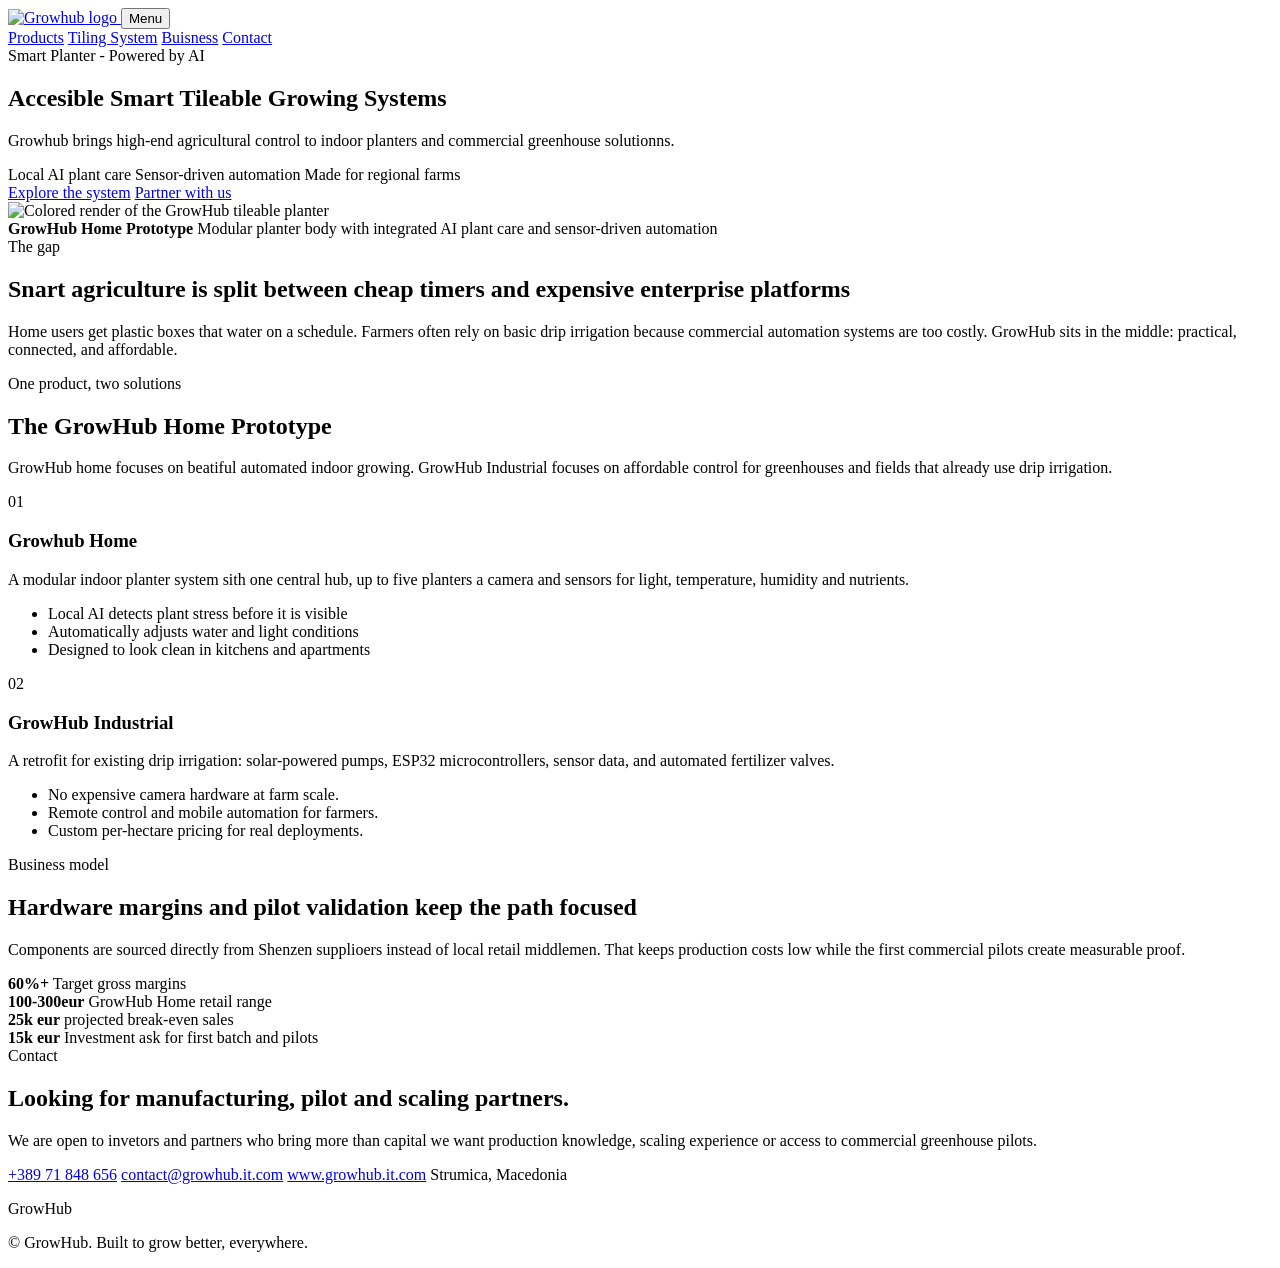
==== Firmware/website/index.html @ f727f451 "wrote the start for the website in index.html" ====
<!DOCTYPE html>
<html lang="en">
    <head>
        <meta charset="UTF-8" />
        <meta name="viewport" content="width=device-width, initial-scale=1.0" />
        <meta 
            name="description"
            content="Growhub builds accesible smart tileable growing systems for indoor planters and commercial greenhouse solutions"
        />

        <title>Growhub | Smart Tileable Growing Systems</title>
        <link rel="icon" href="assets/img/favicon.svg" type="image/svg+xml" />
        <link rel="stylesheet" href="assets/css/styles.css" />
    </head>
    <body>
        <header class="site-header">
            <div class="container header-inner">
                <a class="brand focus-strip" href="index.html" aria-label="GrowHub home">
                    <img src="assets/img/growhub.svg" alt="Growhub logo" />
                </a>
                <button class="nav-toggle" dagta-nav-toggle aria-expanded="false" aria-label="Toggle menu">Menu</button>
                <nav class="nav-menu" data-nav-menu aria-label="Primary">
                    <a class="nav-link" href="#products">Products</a>
                    <a class="nav-link" href="#tiling-system">Tiling System</a>
                    <a class="nav-link" href="#buisness">Buisness</a>
                    <a class="nav-link navcta" href="#contact">Contact</a>
                </nav>
            </div>
        </header>

        <main>
            <section class="hero">
                <div class="container hero-grid">
                    <div class="hero-copy">
                        <span class="kicker">Smart Planter - Powered by AI</span>
                        <h1>Accesible Smart Tileable Growing Systems</h1>
                        <p>
                            Growhub brings high-end agricultural control to indoor planters and commercial greenhouse solutionns.
                        </p>
                        <div class="eyebrow-row" aria-label="GrowHub highlights">
                            <spam class="pill">Local AI plant care</spam>
                            <spam class="pill">Sensor-driven automation</spam>
                            <spam class="pill">Made for regional farms</spam>
                        </div>
                        <div class="button-group">
                            <a class="btn btn-primary" href="#products">Explore the system</a>
                            <a class="btn btn-secondary" href="#contact">Partner with us</a>
                        </div>
                    </div>
                    <aside class="product-visual" aria-label="GrowHub tileable planter render">
                        <img src="assets/img/growhub-planter-render.png" alt="Colored render of the GrowHub tileable planter" />
                        <div class="visual-note">
                            <strong>GrowHub Home Prototype</strong>
                            <span>Modular planter body with integrated AI plant care and sensor-driven automation</span>
                        </div>
                    </aside>
                </div>
            </section>

            <section class="section compact-section">
                <div class="container">
                    <div class="problem-card">
                        <span class="kicker">The gap</span>
                        <h2>Snart agriculture is split between cheap timers and expensive enterprise platforms</h2>
                        <p>
                            Home users get plastic boxes that water on a schedule. Farmers often rely on basic drip irrigation because
                            commercial automation systems are too costly. GrowHub sits in the middle: practical, connected, and affordable.
                        </p>
                    </div>
                </div>
            </section>

            <section class="section" id="products">
                <div class="container">
                    <span class="kicker">One product, two solutions</span>
                    <h2 class="section-title">The GrowHub Home Prototype</h2>
                    <p class="section-lead">
                        GrowHub home focuses on beatiful automated indoor growing. GrowHub Industrial focuses on affordable
                        control for greenhouses and fields that already use drip irrigation.
                    </p>
                    <div class="product-grid">
                        <article class="product-card" id="home-system">
                            <span class="product-index">01</span>
                            <h3>Growhub Home</h3>
                            <p>
                                A modular indoor planter system sith one central hub, up to five planters a camera and sensors for light, temperature, humidity and nutrients.
                            </p>
                            <ul class="feature-list">
                                <li>Local AI detects plant stress before it is visible</li>
                                <li>Automatically adjusts water and light conditions</li>
                                <li>Designed to look clean in kitchens and apartments</li>
                            </ul>
                        </article>
                        <article class="product-card dark-card" id="industrial">
                            <span class="product-index">02</span>
                            <h3>GrowHub Industrial</h3>
                            <p>
                                A retrofit for existing drip irrigation: solar-powered pumps, ESP32 microcontrollers, sensor data, and automated fertilizer valves.
                            </p>
                            <ul class="feature-list">
                                <li>No expensive camera hardware at farm scale.</li>
                                <li>Remote control and mobile automation for farmers.</li>
                                <li>Custom per-hectare pricing for real deployments.</li>
                            </ul>
                        </article>
                    </div>
                </div>
            </section>

            <section class="section quiet-section" id="business">
                <div class="container business-grid">
                    <div>
                        <span class="kicker">Business model</span>
                        <h2 class="section-title">Hardware margins and pilot validation keep the path focused</h2>
                        <p class="section-lead">
                            Components are sourced directly from Shenzen supplioers instead of local retail middlemen. That keeps production costs low
                            while the first commercial pilots create measurable proof.
                        </p>
                    </div>
                    <div class="metric-grid">
                        <article class="metric-card">
                            <strong>60%+</strong>
                            <span>Target gross margins</span>
                        </article>
                        <article class="metric-card">
                            <strong>100-300eur</strong>
                            <span>GrowHub Home retail range</span>
                        </article>
                        <article class="metric-card">
                            <strong>25k eur</strong>
                            <span>projected break-even sales</span>
                        </article>
                        <article class="metric-card">
                            <strong>15k eur</strong>
                            <span>Investment ask for first batch and pilots</span>
                        </article>
                    </div>
                </div>
            </section>

            <section class="section" id="contact">
                <div class="container">
                    <div>
                        <span class="kicker">Contact</span>
                        <h2 class="section-title">Looking for manufacturing, pilot and scaling partners.</h2>
                        <p class="section-lead">
                            We are open to invetors and partners who bring more than capital we want production knowledge, scaling experience or access to commercial
                            greenhouse pilots.
                        </p>
                        <div class="contact-list">
                            <a href="tel:+38971848656">+389 71 848 656</a>
                            <a href="mailto:contact@growhub.it.com">contact@growhub.it.com</a>
                            <a href="https://ww.growhub.it.com">www.growhub.it.com</a>
                            <span>Strumica, Macedonia</span>
                        </div>
                    </div>
                </div>
            </section>
        </main>

        <footer class="site-footer">
            <div class="container footer-inner">
                <p>GrowHub</p>
                <p>&copy; <span data-year></span> GrowHub. Built to grow better, everywhere.</p>
            </div>
        </footer>

        <script src="assets/js/main.js"></script>
    </body>
</html>
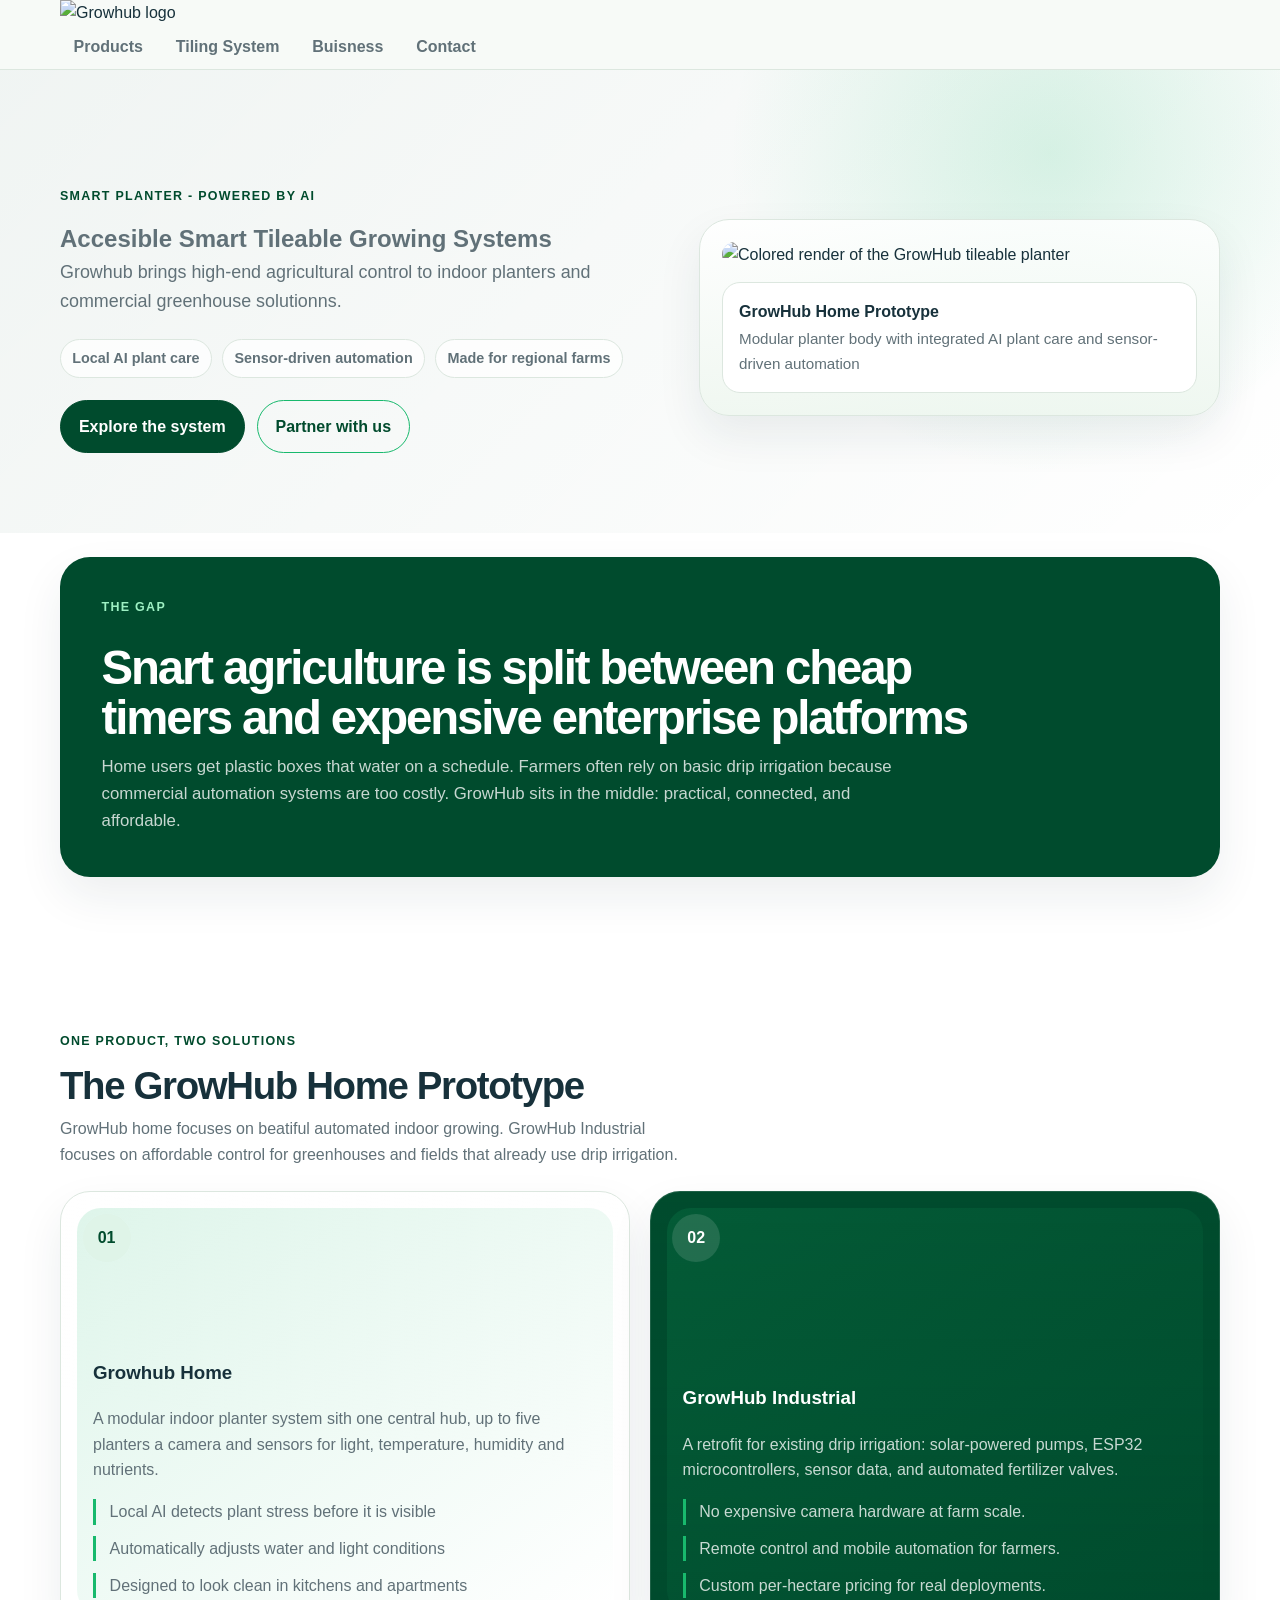
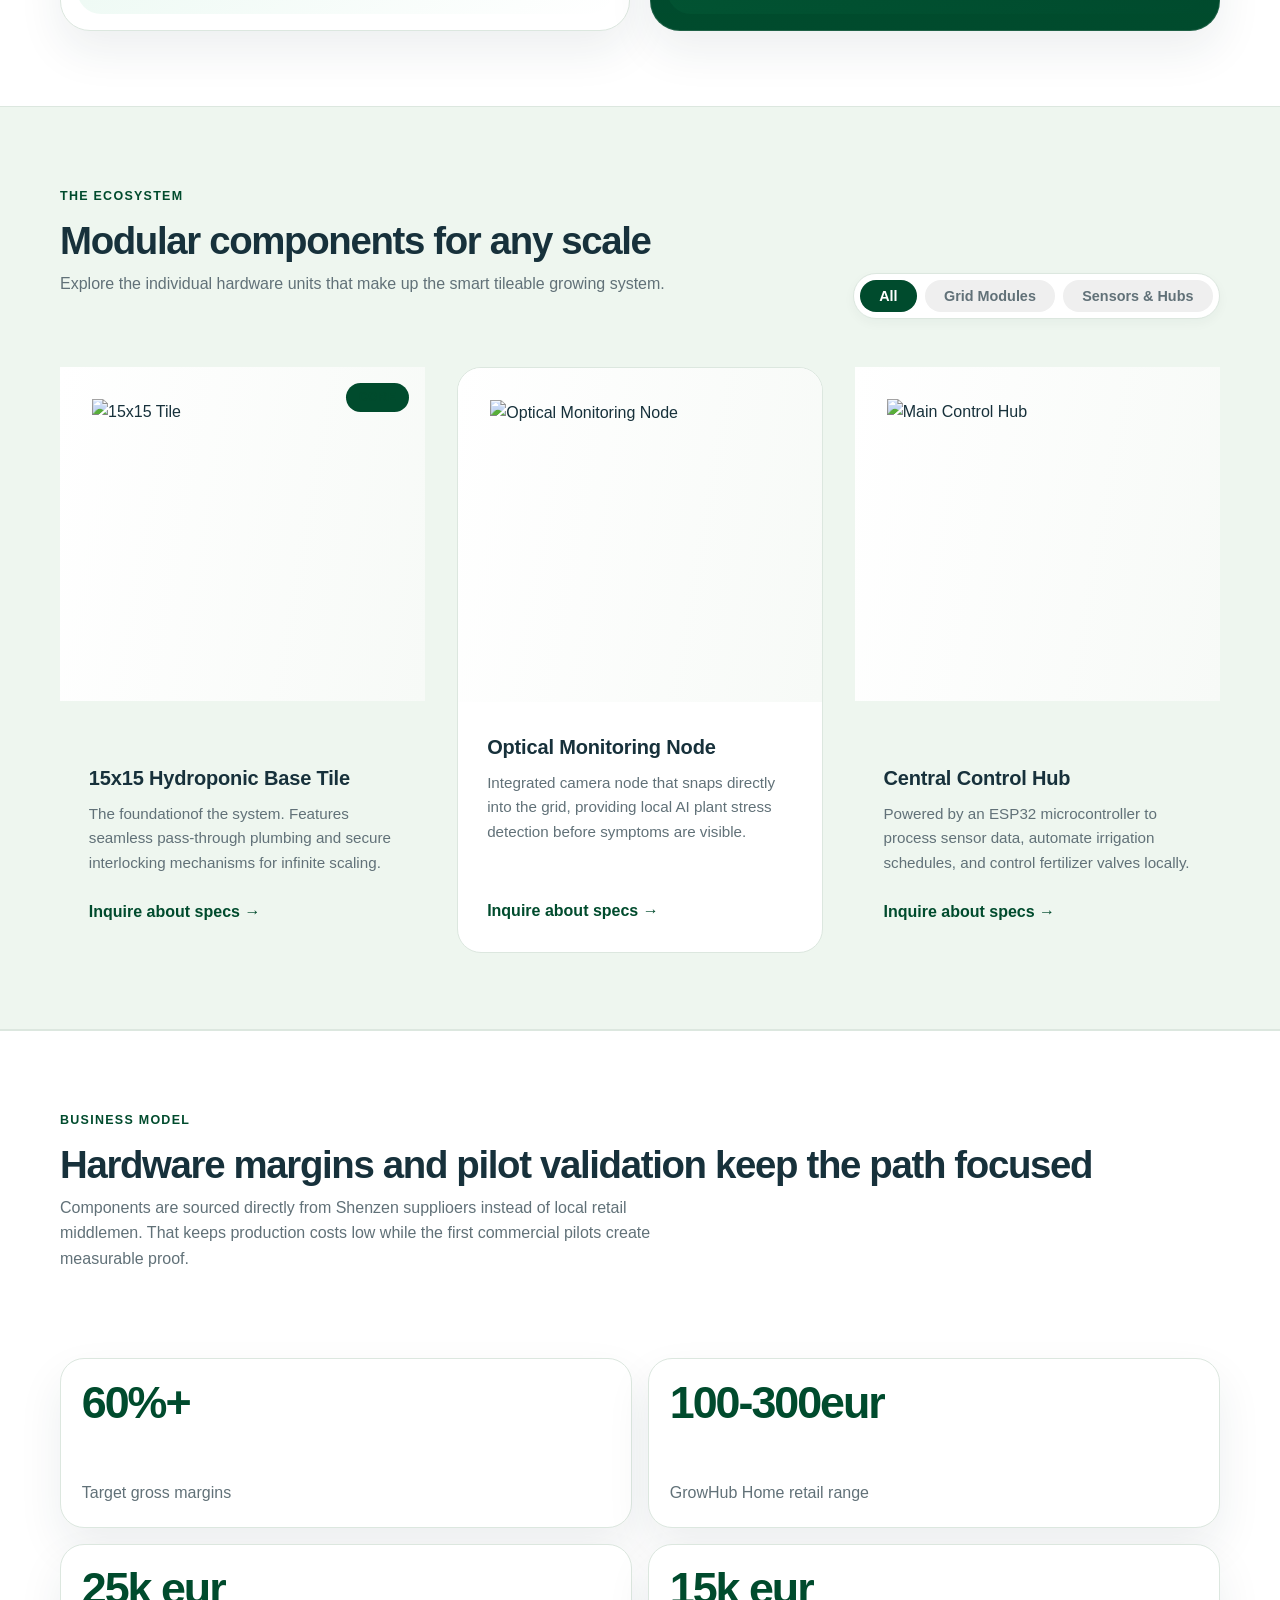
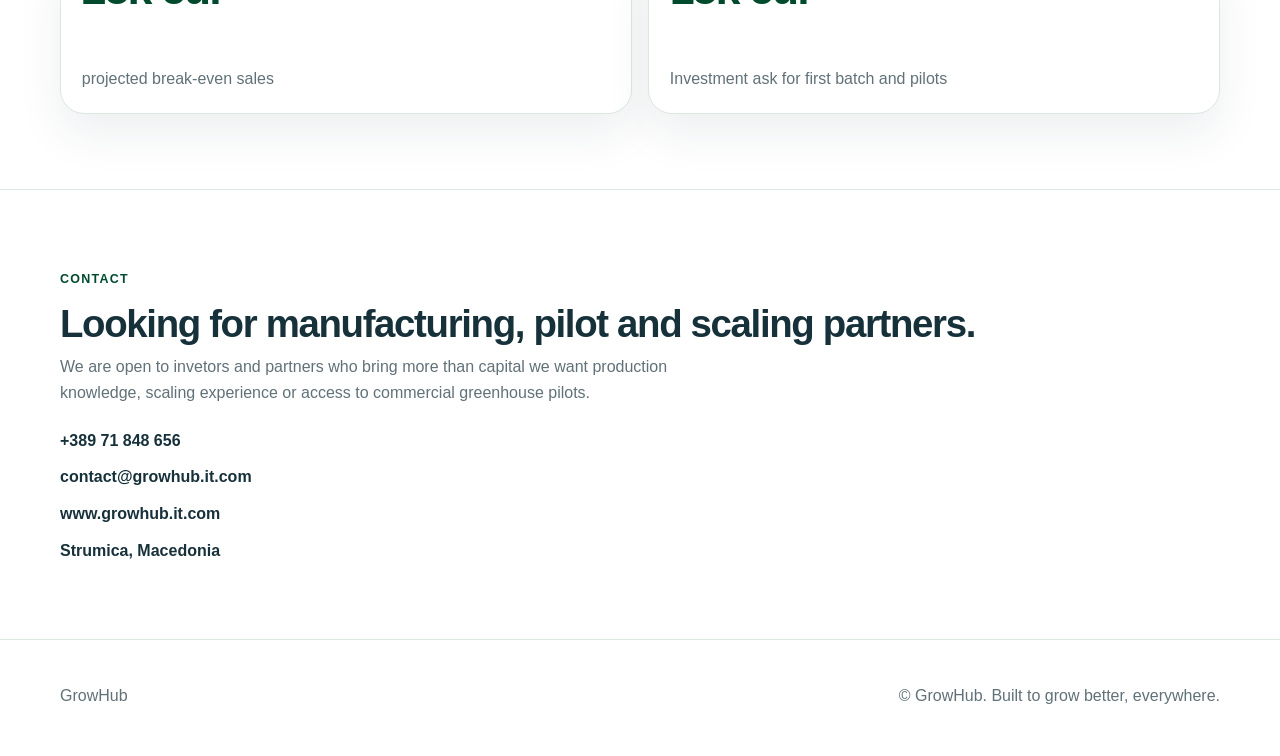
==== commit b03be9d4: "started working on a shop/product showcase part for the website" ====
--- a/Firmware/website/index.html
+++ b/Firmware/website/index.html
@@ -107,6 +107,60 @@
                 </div>
             </section>
 
+            <section class="section bg-soft" id="showcase">
+                <div class="container">
+                    <div class="showcase-header">
+                        <div>
+                            <span class="kicker">The Ecosystem</span>
+                            <h2 class="section-title">Modular components for any scale</h2>
+                            <p class="section-lead">Explore the individual hardware units that make up the smart tileable growing system.</p>
+                        </div>
+
+                        <div class="showcase-filters" id="showcase-filters">
+                            <button class="filter-btn active" data-filter="all">All</button>
+                            <button class="filter-btn" data-filter="modules">Grid Modules</button>
+                            <button class="filter-btn" data-filter="tech">Sensors & Hubs</button>
+                        </div>
+                    </div>
+
+                    <div class="showcase-grid" id="showcase-grid">
+                        <article class="showcase-grid" data-category="modules">
+                            <div class="card-img-wrap">
+                                <img src="assets/img/" alt="15x15 Tile">
+                                <span class="card-badge">Core</span>
+                            </div>
+                            <div class="card-info">
+                                <h3>15x15 Hydroponic Base Tile</h3>
+                                <p>The foundationof the system. Features seamless pass-through plumbing and secure interlocking mechanisms for infinite scaling.</p>
+                                <a href="#contact" class="text-link">Inquire about specs &rarr;</a>
+                            </div>
+                        </article>
+
+                        <article class="showcase-card" data-category="tech">
+                            <div class="card-img-wrap">
+                                <img src="assets/img" alt="Optical Monitoring Node">
+                            </div>
+                            <div class="card-info">
+                                <h3>Optical Monitoring Node</h3>
+                                <p>Integrated camera node that snaps directly into the grid, providing local AI plant stress detection before symptoms are visible.</p>
+                                <a href="#contact" class="text-link">Inquire about specs &rarr;</a>
+                            </div>
+                        </article>
+
+                        <article class="showcase-grid" data-category="tech">
+                            <div class="card-img-wrap">
+                                <img src="assets/img/" alt="Main Control Hub">
+                            </div>
+                            <div class="card-info">
+                                <h3>Central Control Hub</h3>
+                                <p>Powered by an ESP32 microcontroller to process sensor data, automate irrigation schedules, and control fertilizer valves locally.</p>
+                                <a href="#contact" class="text-link">Inquire about specs &rarr;</a>
+                            </div>
+                        </article>
+                    </div>
+                </div>
+            </section>
+
             <section class="section quiet-section" id="business">
                 <div class="container business-grid">
                     <div>
--- a/Firmware/website/assets/css/styles.css
+++ b/Firmware/website/assets/css/styles.css
@@ -0,0 +1,958 @@
+:root {
+    --bg: #f6f8f5;
+    --surface: #ffffff;
+    --surface-soft: #eef6ef;
+    --ink: #17313b;
+    --muted: #617178;
+    --green: #18b96d;
+    --green-dark: #004b2d;
+    --green-soft: #dff4e8;
+    --line: #dce7df;
+    --shadow: 0 20px 45px rgba(23, 49, 59, 0.08);
+    --radius: 22px;
+    --max-width: 1160px;
+}
+
+*,
+*::before,
+*::after {
+    box-sizing: border-box;
+}
+
+html {
+    scroll-behavior: smooth;
+}
+
+body {
+    margin: 0;
+    font-family: Inter, "Segoe UI", Roboto, Arial, sans-serif;
+    color: var(--ink);
+    background:
+        radial-gradient(circle at 8% 8%, rgba(24, 185, 109, 0.08), transparent 20rem),
+        linear-gradient(180deg, #fbfcfa, var(--gb));
+    line-height: 1.6;
+    overflow-x: hidden;
+}
+
+a {
+    color: inherit;
+    text-decoration: none;
+}
+
+img {
+    max-width: 100%;
+    display: block;
+}
+
+.container {
+    width: min(100% - 2rem, var(--max-width));
+    margin: 0 auto;
+}
+
+.site-header {
+    position: sticky;
+    top: 0;
+    z-index: 1000;
+    backdrop-filter: blur(14px);
+    background: rgba(247, 250, 247, 0.9);
+    border-bottom: 1px solid var(--line);
+}
+
+header-inner {
+    display: flex;
+    align-items: center;
+    justify-content: space-between;
+    gap: 1rem;
+    min-height: 72px;
+}
+
+.brand {
+    display: inline-flex;
+    align-items: center;
+    width: 168px;
+}
+
+.brand img {
+    width: 100%;
+    height: auto;
+}
+
+.nav-toggle {
+    border: 1px solid var(--line);
+    border-radius: 999px;
+    background: var(--surface);
+    padding: 0.5rem 0.8rem;
+    font-size: 0.95rem;
+    display: none;
+}
+
+.nav-menu {
+    display: flex;
+    align-items: center;
+    gap: 0.35rem;
+}
+
+.nav-link {
+    padding: 0.55rem 0.85rem;
+    border-radius: 999px;
+    color: var(--muted);
+    font-weight: 650;
+    font-size: 0.94;
+}
+
+.nav-link:hover,
+.nav-link:focus-visible {
+    color: var(--ink);
+    background: var(--surface);
+}
+
+.nav-link.active {
+    color: var(--surface);
+    background: var(--green-dark);
+}
+
+.hero {
+    padding: 7rem 0 5rem;
+    position: relative;
+    overflow: hidden;
+}
+
+.hero::before {
+    content: "";
+    position: absolute;
+    inset: 0;
+    background:
+        radial-gradient(circle at 82% 18%, rgba(24, 185, 109, 0.16), transparent 20rem),
+        linear-gradient(135deg, rgba(0, 75, 45, 0.06), rgba(255, 255, 255, 0));
+    pointer-events: none;
+}
+
+.hero-grid {
+    position: relative;
+    display: grid;
+    grid-template-columns: minmax(0, 1.05fr) minmax(340px, 0.95fr);
+    gap: clamp(2rem, 5vw, 4.5rem);
+    align-items: center;
+}
+
+.hero-copy h1 {
+    margin: 0;
+    color: var(--muted);
+    max-width: 58ch;
+    overflow-wrap: anywhere;
+}
+
+.hero-copy p {
+    margin: 0;
+    color: var(--muted);
+    max-width: 58ch;
+    font-size: 1.12rem;
+}
+
+.hero-card {
+    background: linear-gradient(145deg, #ffffff, #f1f7f2);
+    border: 1px solid var(--line);
+    border-radius: var(--radius);
+    padding: 1.5rem;
+    box-shadow: var(--shadow);
+}
+
+.hero-media {
+    border-radius: var(--radius);
+    border: 1px solid var(--line);
+    background: linear-gradient(180deg, #ffffff, #edf6ef);
+    box-shadow: var(--shadow);
+    padding: 1rem;
+    position: relative;
+}
+
+.hero-media::after {
+    content: "";
+    position: absolute;
+    right: -1.1rem;
+    bottom: -1.1rem;
+    width: 38%;
+    height: 38%;
+    border-radius: 999px;
+    background: rgba(24, 185, 109, 0.12);
+    z-index: -1;
+}
+
+.hero-media img {
+    width: 100%;
+    max-height: 470px;
+    border-radius: 16px;
+    object-fit: contain;
+    background: #f9fbf9;
+}
+
+.product-visual {
+    position: relative;
+    border-radius: 30px;
+    padding: clamp(1rem, 2vw, 1.35rem);
+    background:
+        linear-gradient(180deg, rgba(255, 255, 255, 0.92), rgba(239, 247, 240, 0.92)),
+        radial-gradient(circle at 70% 0%, rgba(24, 185, 109, 0.18), transparent 22rem);
+    border: 1px solid var(--line);
+    box-shadow: var(--shadow);
+}
+
+.product-visual img {
+    width: 100%;
+    max-height: 530px;
+    object-fit: contain;
+    border-radius: 22px;
+    background: transparent;
+}
+
+.visual-note {
+    display: grid;
+    gap: 0.2rem;
+    margin-top: 0.9rem;
+    padding: 1rem;
+    border-radius: 18px;
+    background: #ffffff;
+    border: 1px solid var(--line);
+}
+
+.visual-note span {
+    color: var(--muted);
+    font-size: 0.95rem;
+}
+
+.kicker {
+    display: inline-block;
+    font-size: 0.78rem;
+    letter-spacing: 0.08rem;
+    text-transform: uppercase;
+    color: var(--green-dark);
+    margin-bottom: 0.8rem;
+    font-weight: 800;
+}
+
+.button-group {
+    display: flex;
+    flex-wrap: wrap;
+    gap: 0.75rem;
+    margin-top: 1.4rem;
+}
+
+.btn {
+    border: 1px solid var(--green);
+    border-radius: 999px;
+    padding: 0.78rem 1.12rem;
+    display: inline-flex;
+    align-items: center;
+    justify-content: center;
+    font-weight: 600;
+    transition: 180ms ease;
+}
+
+.btn-primary {
+    background: var(--green-dark);
+    color: var(--surface);
+    border-color: var(--green-dark);
+}
+
+.btn-primary:hover,
+.btn-primary:focus-visible {
+    background: #063d29;
+    border-color: #063d29;
+}
+
+.btn-secondary {
+    background: transparent;
+    color: var(--green-dark);
+}
+
+.btn-secondary:hover,
+.btn-secondary:focus-visible {
+    background: var(--surface);
+}
+
+.section {
+    padding: 4.7rem 0;
+}
+
+.compact-section {
+    padding-top: 1.5rem;
+}
+
+.section-title {
+    margin: 0 0 0.6rem;
+    font-size: clamp(1.75rem, 3vw, 2.65rem);
+    letter-spacing: -0.035em;
+    line-height: 1.08;
+    overflow-wrap: anywhere;
+}
+
+.section-lead {
+    color: var(--muted);
+    margin: 0 0 1.4rem;
+    max-width: 70ch;
+}
+
+.problem-card {
+    display: grid;
+    gap: 0.75rem;
+    padding: clamp(1.5rem, 4vw, 2.6rem);
+    border-radius: 30px;
+    background: var(--green-dark);
+    color: #ffffff;
+    box-shadow: var(--shadow);
+}
+
+.problem-card h2 {
+    max-width: 900px;
+    margin: 0;
+    font-size: clamp(1.8rem, 3.7vw, 3.2rem);
+    line-height: 1.05;
+    letter-spacing: -0.045em;
+    overflow-wrap: anywhere;
+}
+
+.problem-card p {
+    max-width: 820px;
+    margin: 0;
+    color: rgba(255, 255, 255, 0.78);
+    font-size: 1.05rem;
+}
+
+.problem-card .kicker {
+    color: #9df0c3;
+}
+
+.grid {
+    display: grid;
+    gap: 1.1rem;
+}
+
+.grid-2 {
+    grid-template-columns: repeat(2, minmax(0, 1fr));
+}
+
+.grid-3 {
+    grid-template-columns: repeat(3, minmax(0, 1fr));
+}
+
+.product-grid {
+    display: grid;
+    grid-template-columns: repeat(2, minmax(0, 1fr));
+    gap: 1.2rem;
+    margin-top: 1.5rem;
+}
+
+.product-card {
+    position: relative;
+    min-height: 440px;
+    display: flex;
+    flex-direction: column;
+    justify-content: flex-end;
+    overflow: hidden;
+    border-radius: 30px;
+    border: 1px solid var(--line);
+    background:
+        linear-gradient(189deg, rgba(255, 255, 255, 0.72), #ffffff 54%),
+        var(--surface);
+    padding: clamp(1.3rem, 3vw, 2rem);
+    box-shadow: var(--shadow);
+}
+
+.product-card::before {
+    content: "";
+    position: absolute;
+    inset: 1rem;
+    border-radius: 24px;
+    background: linear-gradient(145deg, rgba(24, 185, 109, 0.14), rgba(255, 255, 255, 0));
+    pointer-events: none;
+}
+
+.product-card > * {
+    position: relative;
+}
+
+.product-card p {
+    margin: 0;
+    color: var(--muted);
+}
+
+.product-index {
+    position: absolute;
+    top: 1.35rem;
+    left: 1.35rem;
+    display: inline-flex;
+    align-items: center;
+    justify-content: center;
+    width: 3rem;
+    height: 3rem;
+    border-radius: 999px;
+    background: var(--green-soft);
+    color: var(--green-dark);
+    font-weight: 800;
+}
+
+.dark-card {
+    color: #ffffff;
+    border-color: rgba(255, 255, 255, 0.12);
+    background:
+        linear-gradient(180deg, rgba(0, 75, 45, 0.75), var(--green-dark)),
+        var(--green-dark);
+}
+
+.dark-card p,
+.dark-card .feature-list li {
+    color: rgba(255, 255, 255, 0.78);
+}
+
+.dark-card .product-index {
+    background: rgba(255, 255, 255, 0.12);
+    color: #ffffff;
+}
+
+.card {
+    background: var(--surface);
+    border: 1px solid var(--line);
+    border-radius: var(--radius);
+    padding: 1.45rem;
+    box-shadow: var(--shadow);
+    transition: transform 180ms ease, box-shadow 180ms ease, border-color 180ms ease;
+}
+
+.card:hover {
+    transform: translateY(-3px);
+    border-color: #c6d7c4;
+    box-shadow: 0 14px 32px rgba(24, 35, 27, 0.12);
+}
+
+.card-image {
+    margin: -0.45rem -0.45rem 1.1rem;
+    border-radius: 16px;
+    border: 1px solid var(--line);
+    overflow: hidden;
+    background: #f8faf8;
+}
+
+.card-image img {
+    width: 100%;
+    height: 260px;
+    object-fit: contain;
+    background: #f8faf8;
+}
+
+.card-image.cover img {
+    object-fit: cover;
+}
+
+.brand-band {
+    background: var(--green-dark);
+    color: #f4fff8;
+    border-radius: var(--radius);
+    padding: clamp(1.25rem, 3vw, 2rem);
+    border: 1px solid rgba(255, 255, 255, 0.18);
+    box-shadow: var(--shadow);
+}
+
+.business-grid {
+    display: grid;
+    grtid-template-columns: minmax(0, 0.9fr) minmax(420px, 1.1fr);
+    gap: clamp(2rem, 5vw, 4rem);
+    align-items: center;
+}
+
+.metric-grid {
+    display: grid;
+    grid-template-columns: repeat(2, minmax(0, 1fr));
+    gap: 1rem;
+}
+
+.metric-card {
+    min-height: 170px;
+    display: flex;
+    flex-direction: column;
+    justify-content: space-between;
+    border-radius: 24px;
+    background: var(--surface);
+    border: 1px solid var(--line);
+    padding: 1.3rem;
+    box-shadow: var(--shadow);
+}
+
+.metric-card strong {
+    display: block;
+    color: var(--green-dark);
+    font-size: clamp(1.8rem, 3.5vw, 3rem);
+    line-height: 1;
+    letter-spacing: -0.045em;
+}
+
+.metric-card span {
+    color: var(--muted);
+}
+
+.brand-band .section-title,
+.brand-band .section-lead {
+    color: #f4fff8;
+}
+
+.brand-gallery {
+    display: grid;
+    gap: 1rem;
+    grid-template-columns: repeat(2, minmax(0, 1fr));
+}
+
+.brand-gallery img {
+    width: 100%;
+    border-radius: 12px;
+    border: 1px solid rgba(255, 255, 255, 0.2);
+    background: #fff;
+}
+
+.card h3 {
+    margin-top: 0;
+    margin-bottom: 0.5rem;
+    letter-spacing: -0.015em;
+}
+
+.card p {
+    margin: 0;
+    color: var(--muted);
+}
+
+.metric {
+    font-size: clamp(1.6rem, 3vw, 2.2rem);
+    font-weight: 800;
+    margin: 0;
+    color: var(--green-dark);
+}
+
+.label {
+    margin: 0.3rem 0 0;
+    color: var(--muted);
+}
+
+.split-panel {
+    display: grid;
+    grid-template-columns: repeat(2, minmax(0, 1fr));
+    gap: 1.1rem;
+}
+
+.eyebrow-row {
+    display: flex;
+    flex-wrap: wrap;
+    gap: 0.65rem;
+    margin-top: 1.5rem;
+}
+
+.pill {
+    display: inline-flex;
+    align-items: center;
+    border: 1px solid var(--line);
+    border-radius: 999px;
+    background: rgba(255, 255, 255, 0.75);
+    color: var(--muted);
+    padding: 0.42rem 0.7rem;
+    font-size: 0.9rem;
+    font-weight: 650;
+}
+
+.number-strip {
+    display: grid;
+    grid-template-columns: repeat(3, minmax(0, 1fr));
+    gap: 1rem;
+    margin-top: 1.4rem;
+}
+
+.number-card {
+    padding: 1.15rem;
+    border-radius: 18px;
+    border: 1px solid var(--line);
+    background: var(--surface);
+}
+
+.feature-list {
+    list-style: none;
+    padding: 0;
+    margin: 1rem 0 0;
+    display: grid;
+    gap: 0.7rem;
+}
+
+.feature-list li {
+    border-left: 3px solid var(--green);
+    padding-left: 0.85rem;
+    color: var(--muted);
+}
+
+.quiet-section {
+    background: var(--surface);
+    border-block: 1px solid var(--line);
+}
+
+.contact-list {
+    display: grid;
+    gap: 0.7rem;
+    margin-top: 1.4rem;
+}
+
+.contact-list a,
+.contact-list span {
+    width: fit-content;
+    color: var(--ink);
+    font-weight: 700;
+}
+
+.contact-list a:hover,
+.contact-list a:focus-visible {
+    color: var(--muted);
+}
+
+.site-footer {
+    border-top: 1px solid var(--line);
+    padding: 1.7rem 0 2rem;
+    color: var(--muted);
+}
+
+.footer-inner {
+    display: flex;
+    gap: 1rem;
+    justify-content: space-between;
+    align-items: center;
+    flex-wrap: wrap;
+}
+
+.focus-ring:focus-visible,
+.btn:focus-visible,
+.nav-toggle:focus-visible,
+.nav-link:focus-visible {
+    outline: 3px solid rgba(24, 185, 109, 0.35);
+    outline-offset: 2px;
+}
+
+.bg-soft {
+    background-color: var(--surface-soft);
+    border-block: 1px solid var(--line);
+}
+
+.showcase-header {
+    display: flex;
+    flex-wrap: wrap;
+    align-items: flex-end;
+    justify-content: space-between;
+    gap: 2rem;
+    margin-bottom: 3rem;
+}
+
+.showcase-filters {
+    display: flex;
+    gap: 0.5rem;
+    background: var(--surface);
+    padding: 0.4rem;
+    border-radius: 999px;
+    border: 1px solid var(--line);
+    box-shadow: 0 4px 12px rgba(23, 49, 59, 0.04);
+}
+
+.filter-btn {
+    border: none;
+    background: transport;
+    padding: 0.5rem 1.2rem;
+    border-radius: 999px;
+    font-weight: 600;
+    color: var(--muted);
+    cursor: pointer;
+    transition: all 200ms ease;
+    font-size: 0.9rem;
+}
+
+.filter-btn:hover {
+    color: var(--ink);
+}
+
+.filter-btn.active {
+    background: var(--green-dark);
+    color: var(--surface);
+}
+
+.showcase-grid {
+    display: grid;
+    grid-template-columns: repeat(auto-fill, minmax(320px, 1fr));
+    gap: 2rem;
+}
+
+.showcase-card {
+    background: var(--surface);
+    border: 1px solid var(--line);
+    border-radius: 24px;
+    overflow: hidden;
+    transition: transform 300ms ease, box-shadow 300ms ease;
+    display: flex;
+    flex-direction: column;
+}
+
+.showcase-card:hover {
+    transform: translateY(-5px);
+    box-shadow: 0 24px 48px rgba(23, 49, 59, 0.12);
+}
+
+.card-img-wrap {
+    position: relative;
+    padding: 2rem;
+    background: linear-gradient(100deg, #ffffff, #f7faf7);
+    border-bottom: 1px solid --line;
+    overflow: hidden;
+}
+
+.card-img-wrap img {
+    width: 100%;
+    height: 270px;
+    object-fit: contain;
+    transition: transform 500ms ease;
+}
+
+.showcase-card:hover .card-img-wrap img {
+    transform: scale(1.05);
+}
+
+.card-badge {
+    position: absolute;
+    top: 1rem;
+    right: 1rem;
+    background: var(--green-dark);
+    color: var(--green-dark);
+    padding: 0.3rem 0.8rem;
+    border-radius: 999px;
+    font-size: 0.75rem;
+    font-weight: 800;
+    text-transform: uppercase;
+    letter-spacing: 0.05rem;
+}
+
+.card-info {
+    padding: 1.8rem;
+    display: flex;
+    flex-direction: column;
+    flex-grow: 1;
+}
+
+.card-info h3 {
+    margin: 0 0 0.5rem;
+    font-size: 1.25rem;
+    letter-spacing: -0.01rem;
+}
+
+.card-info p {
+    color: var(--muted);
+    font-size: 0.95rem;
+    margin: 0 0 1.5rem;
+    flex-grow: 1;
+}
+
+.text-link {
+    font-weight: 700;
+    color: var(--green-dark);
+    display: inline-flex;
+    align-items: center;
+    transition: color 200ms ease;
+}
+
+.text-link:hover {
+    color: var(--green);
+}
+
+.hidden {
+    display: none !important;
+}
+
+@media (max-width: 900px) {
+    .hero-grid,
+    .grid-3,
+    .grid-2,
+    .split-panel,
+    .brand-gallery,
+    .number-strip,
+    .product-grid,
+    .business-grid,
+    .metric-grid {
+        grid-template-columns: 1fr;
+    }
+
+    .hero {
+        padding-top: 4rem;
+    }
+
+    .product-card {
+        min-height: auto;
+        justify-content: flex-start;
+        padding-top: 5rem;
+    }
+}
+
+@media (max-width: 760px) {
+    .container {
+        width: min(100% - 1.25rem, var(--max-width));
+    }
+
+    .brand {
+        width: 132px;
+        min-width: 0;
+    }
+
+    .nav-toggle {
+        display: inline-flex;
+        flex: 0 0 auto;
+    }
+
+    .nav-menu {
+        position: absolute;
+        top: 72px;
+        right: 1rem;
+        left: 1rem;
+        flex-direction: column;
+        align-items: stretch;
+        border-radius: 12px;
+        border: 1px solid var(--line);
+        background: var(--surface);
+        padding: 0.45rem;
+        box-shadow: var(--shadow);
+        display: noen;
+        z-index: 1001;
+    }
+
+    .nav-menu.open {
+        display: flex;
+    }
+
+    .nav-link {
+        border-radius: 10px;
+    }
+
+    .hero {
+        padding: 2.75rem 0 3rem;
+    }
+
+    .hero-grid {
+        gap: 1.5rem;
+    }
+
+    .hero-copy h1 {
+        font-size: clamp(2.05rem, 10.5vw, 3rem);
+        line-height: 1.05;
+        letter-spacing: -0.04em;
+    }
+
+    .hero-copy p,
+    .section-lead,
+    .problem-card p {
+        font-size: 1rem;
+    }
+
+    .product-visual {
+        border-radius: 22px;
+        padding: 0.75rem;
+    }
+
+    .product-visual img {
+        max-height: 360px;
+        border-radius: 16px;
+    }
+
+    .visual-note {
+        padding: 0.85rem;
+    }
+
+    .section {
+        padding: 3rem 0;
+    }
+
+    .compact-section {
+        padding-top: 0.5rem;
+    }
+
+    .problem-card {
+        border-radius: 22px;
+        padding: 4.75rem 1.1rem 1.2rem;
+    }
+
+    .problem-card h2,
+    .section-title {
+        font-size: clamp(1.55rem, 8vw, 2.25rem);
+        line-height: 1.12;
+        letter-spacing: -0.03em;
+    }
+
+    .product-card {
+        border-radius: 22px;
+        padding: 4.75rem, 1.1rem 1.2rem;
+    }
+
+    .product-card h3 {
+        font-size: clamp(1.55rem, 8vw, 2.15rem);
+        line-height: 1.05;
+    }
+
+    .product-index {
+        top: 1rem;
+        left: 1rem;
+        width: 2.55rem;
+        height: 2.55rem;
+    }
+
+    .metric-grid {
+        gap: 0.8rem;
+    }
+
+    .metric-card {
+        min-height: auto;
+        gap: 1rem;
+    }
+
+    .metric-card strong {
+        font-size: clamp(1.65rem, 10vw, 2.4rem);
+    }
+
+    .contact-list a,
+    .contact-list span {
+        max-width: 100%;
+        overflow-wrap: anywhere;
+    }
+
+    .button-group {
+        width: 100%;
+    }
+
+    .btn {
+        width: 100%;
+    }
+}
+
+@media (max-width: 420px) {
+    .header-inner {
+        min-height: 64px;
+    }
+
+    .nav-menu {
+        top: 64px;
+    }
+
+    .brand {
+        width: 110px;
+    }
+    
+    .eyebrow-row {
+        gap: 0.45rem;
+    }
+
+    .pill {
+        font-size: 0.82rem;
+    }
+}
+
+@media (prefers-reduced-motion: reduce) {
+    *,
+    *::before,
+    *::after {
+        animation: none !important;
+        transition: none !important;
+        scroll-behavior: auto !important;
+    }
+}
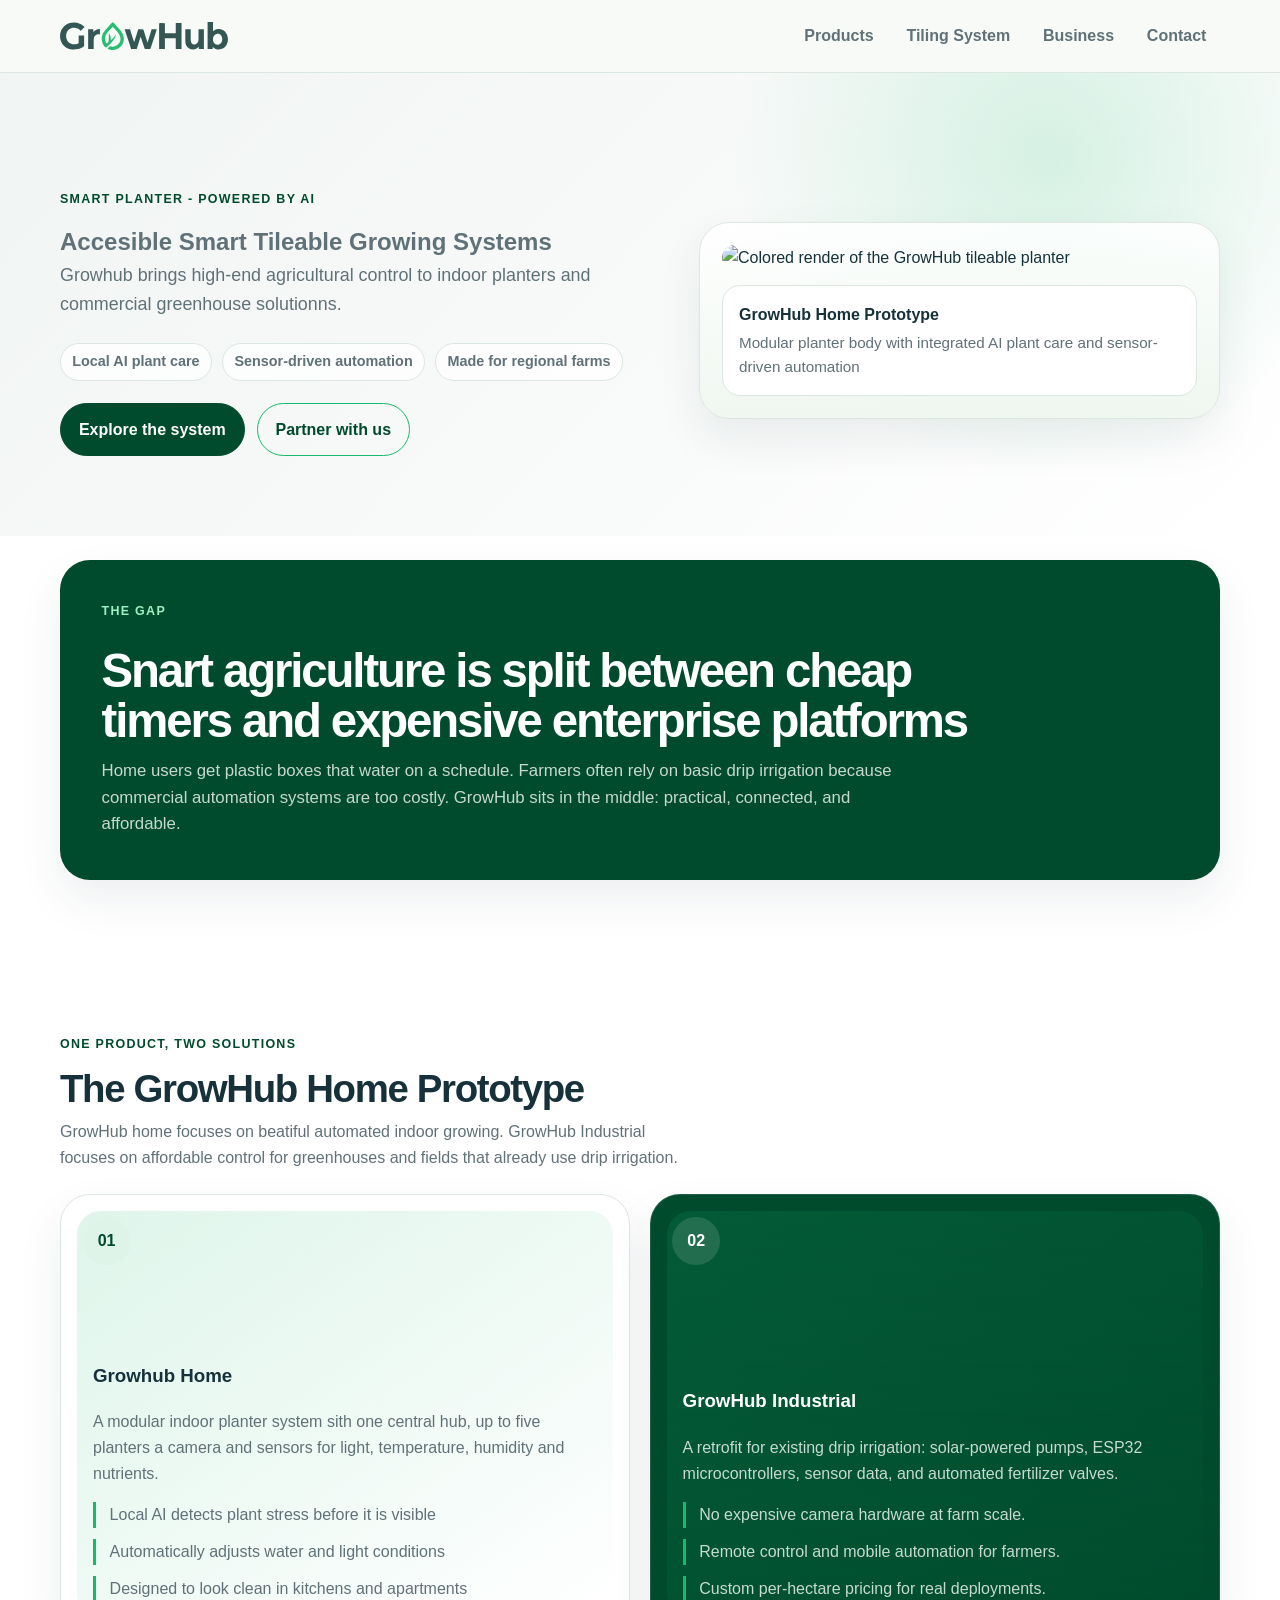
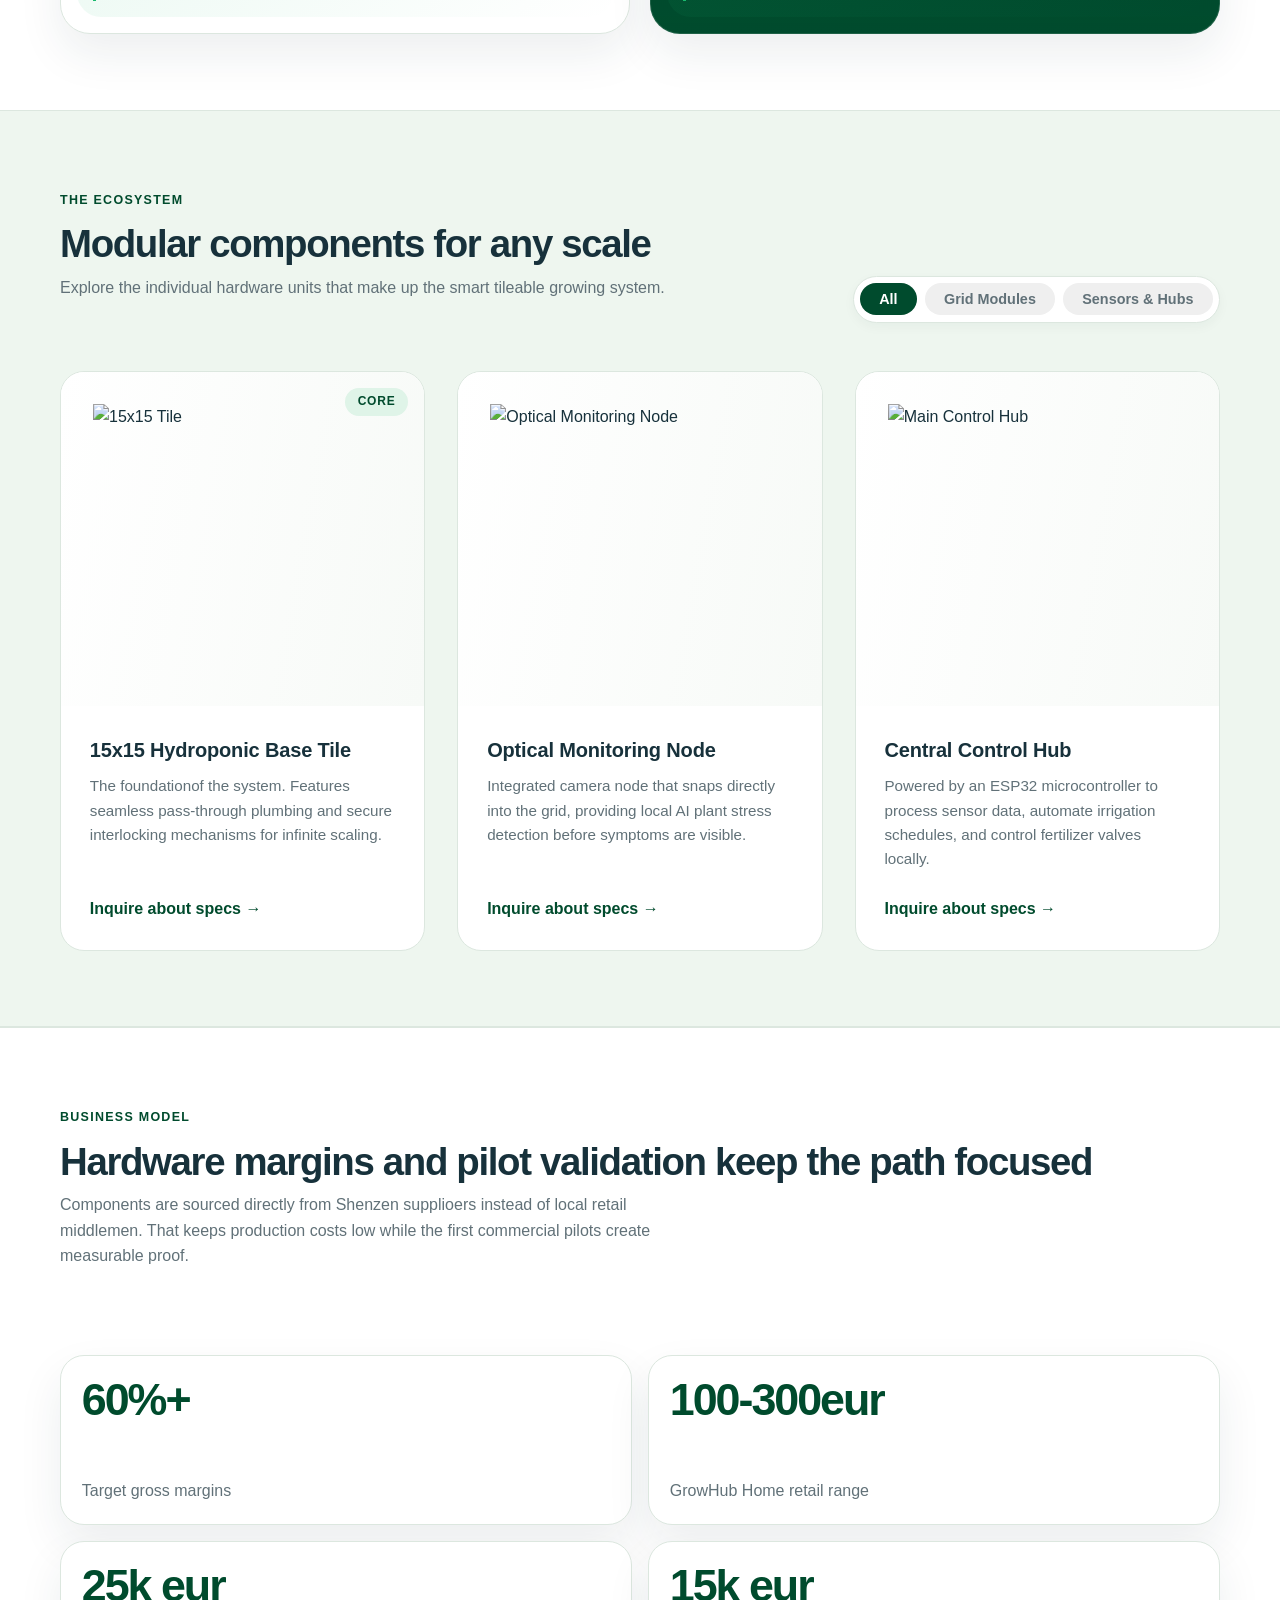
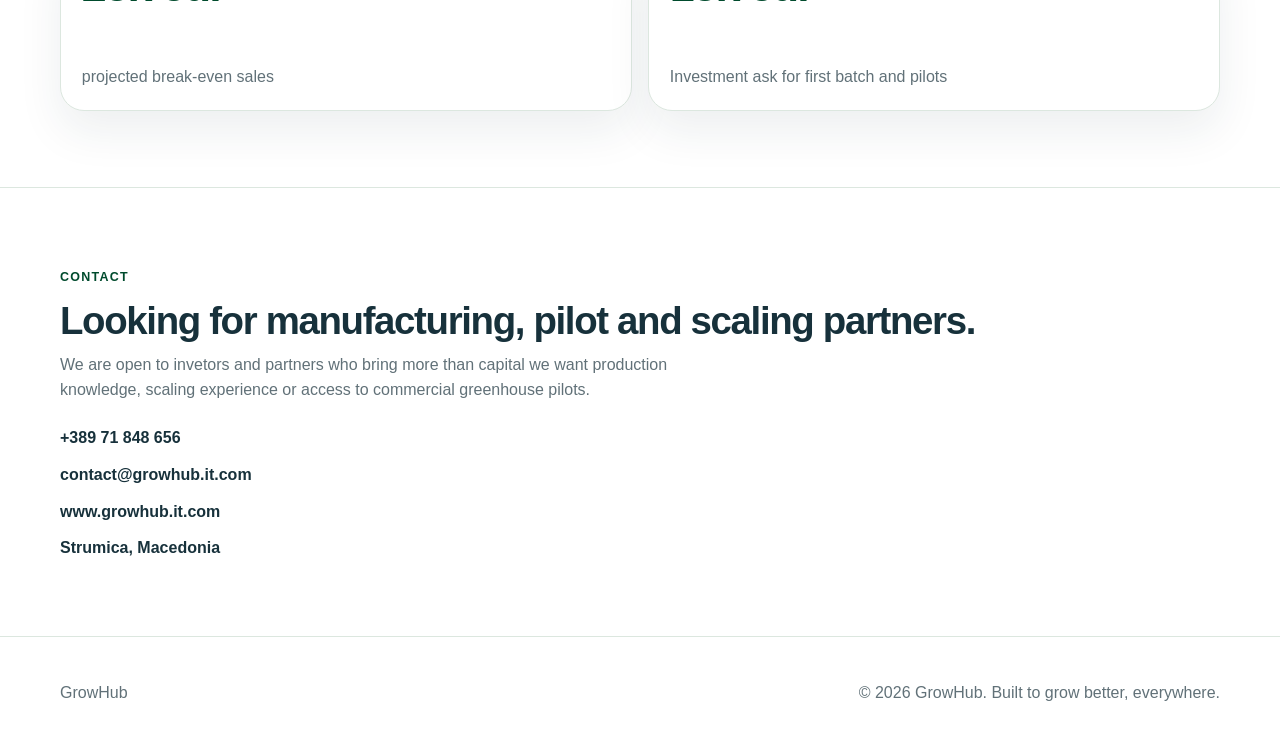
==== commit 7234d9bc: "fixed some minor bugs on the site and started moving the shop to a different page" ====
--- a/Firmware/website/index.html
+++ b/Firmware/website/index.html
@@ -22,7 +22,7 @@
                 <nav class="nav-menu" data-nav-menu aria-label="Primary">
                     <a class="nav-link" href="#products">Products</a>
                     <a class="nav-link" href="#tiling-system">Tiling System</a>
-                    <a class="nav-link" href="#buisness">Buisness</a>
+                    <a class="nav-link" href="#business">Business</a>
                     <a class="nav-link navcta" href="#contact">Contact</a>
                 </nav>
             </div>
@@ -124,7 +124,7 @@
                     </div>
 
                     <div class="showcase-grid" id="showcase-grid">
-                        <article class="showcase-grid" data-category="modules">
+                        <article class="showcase-card" data-category="modules">
                             <div class="card-img-wrap">
                                 <img src="assets/img/" alt="15x15 Tile">
                                 <span class="card-badge">Core</span>
@@ -147,7 +147,7 @@
                             </div>
                         </article>
 
-                        <article class="showcase-grid" data-category="tech">
+                        <article class="showcase-card" data-category="tech">
                             <div class="card-img-wrap">
                                 <img src="assets/img/" alt="Main Control Hub">
                             </div>
--- a/Firmware/website/assets/css/styles.css
+++ b/Firmware/website/assets/css/styles.css
@@ -58,7 +58,7 @@
     border-bottom: 1px solid var(--line);
 }
 
-header-inner {
+.header-inner {
     display: flex;
     align-items: center;
     justify-content: space-between;
@@ -717,7 +717,7 @@
     position: absolute;
     top: 1rem;
     right: 1rem;
-    background: var(--green-dark);
+    background: var(--green-soft);
     color: var(--green-dark);
     padding: 0.3rem 0.8rem;
     border-radius: 999px;
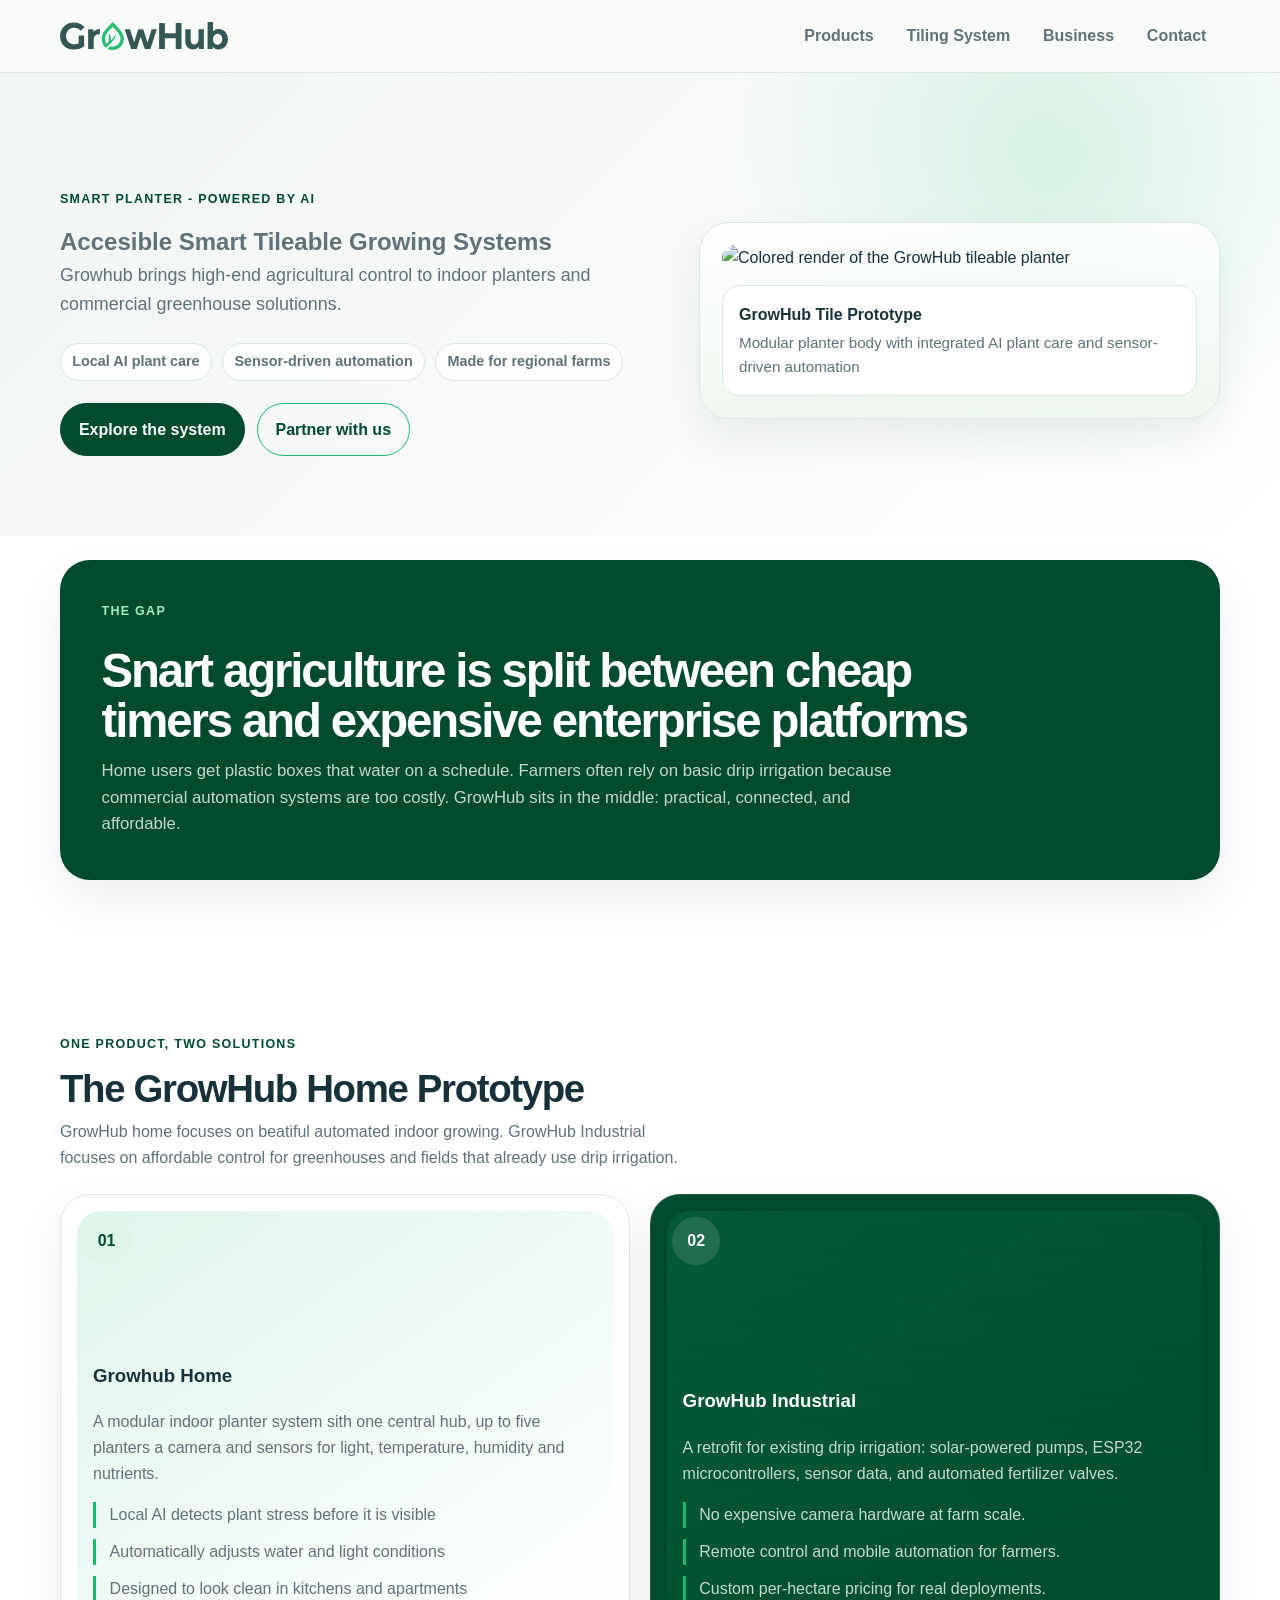
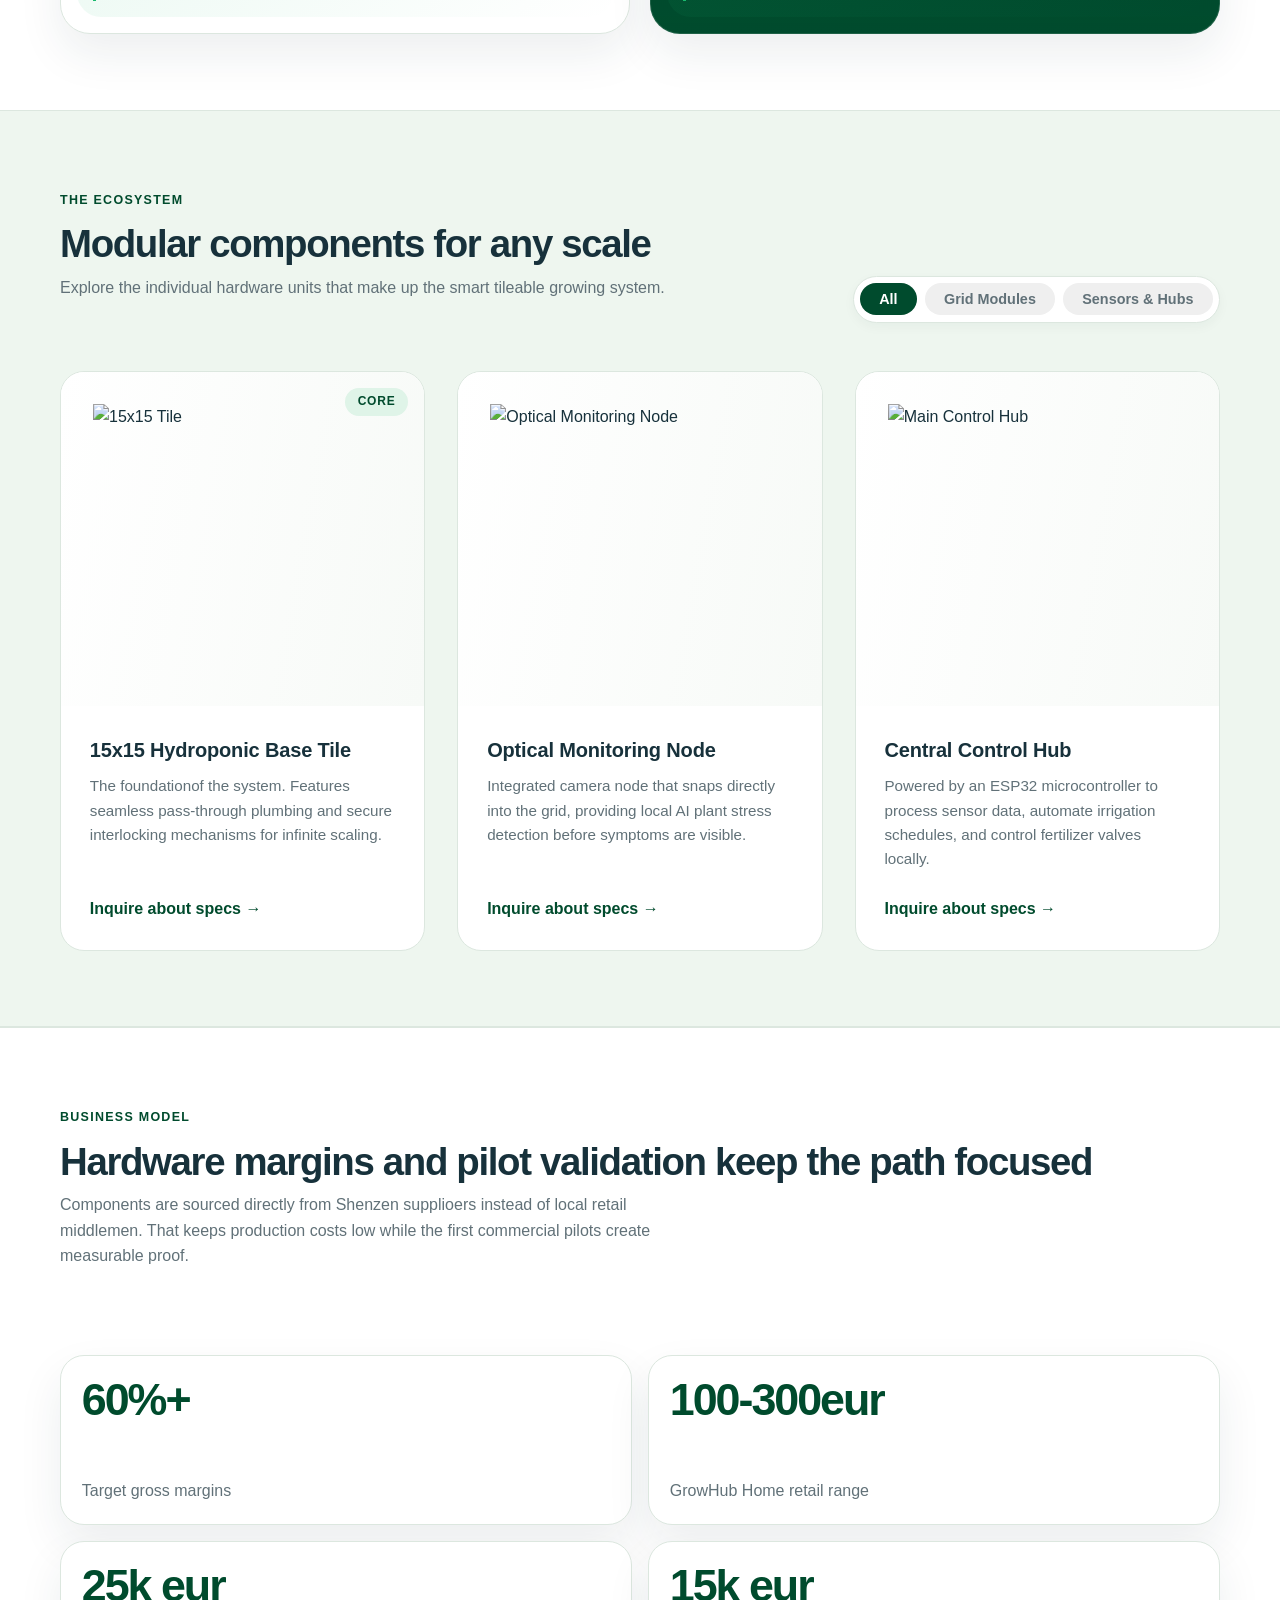
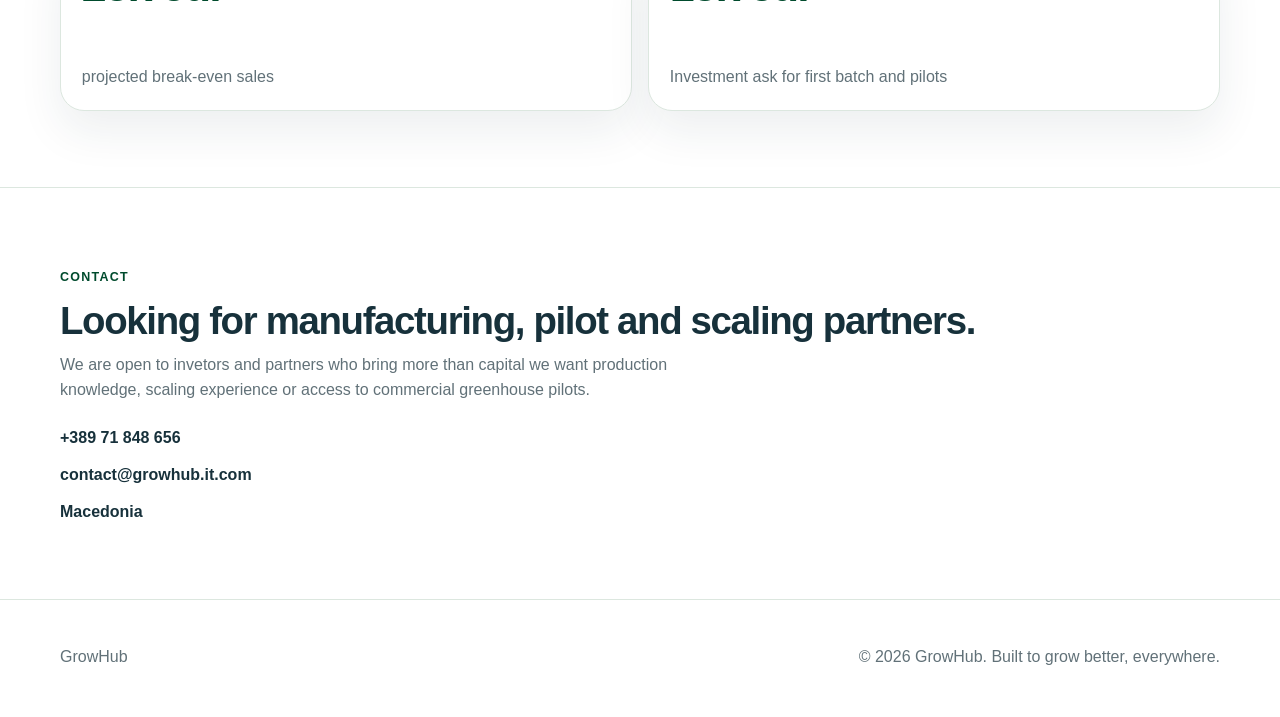
==== commit a24bb68c: "added a simple render to the website" ====
--- a/Firmware/website/index.html
+++ b/Firmware/website/index.html
@@ -48,9 +48,9 @@
                         </div>
                     </div>
                     <aside class="product-visual" aria-label="GrowHub tileable planter render">
-                        <img src="assets/img/growhub-planter-render.png" alt="Colored render of the GrowHub tileable planter" />
+                        <img src="assets/img/growhub_tile_render_v1.png" alt="Colored render of the GrowHub tileable planter" />
                         <div class="visual-note">
-                            <strong>GrowHub Home Prototype</strong>
+                            <strong>GrowHub Tile Prototype</strong>
                             <span>Modular planter body with integrated AI plant care and sensor-driven automation</span>
                         </div>
                     </aside>
@@ -126,7 +126,7 @@
                     <div class="showcase-grid" id="showcase-grid">
                         <article class="showcase-card" data-category="modules">
                             <div class="card-img-wrap">
-                                <img src="assets/img/" alt="15x15 Tile">
+                                <img src="assets/img/growhub_tile_render_v1.png" alt="15x15 Tile">
                                 <span class="card-badge">Core</span>
                             </div>
                             <div class="card-info">
@@ -203,9 +203,8 @@
                         </p>
                         <div class="contact-list">
                             <a href="tel:+38971848656">+389 71 848 656</a>
-                            <a href="mailto:contact@growhub.it.com">contact@growhub.it.com</a>
-                            <a href="https://ww.growhub.it.com">www.growhub.it.com</a>
-                            <span>Strumica, Macedonia</span>
+                            <a href="mailto:contact@growhub.com">contact@growhub.it.com</a>
+                            <span>Macedonia</span>
                         </div>
                     </div>
                 </div>
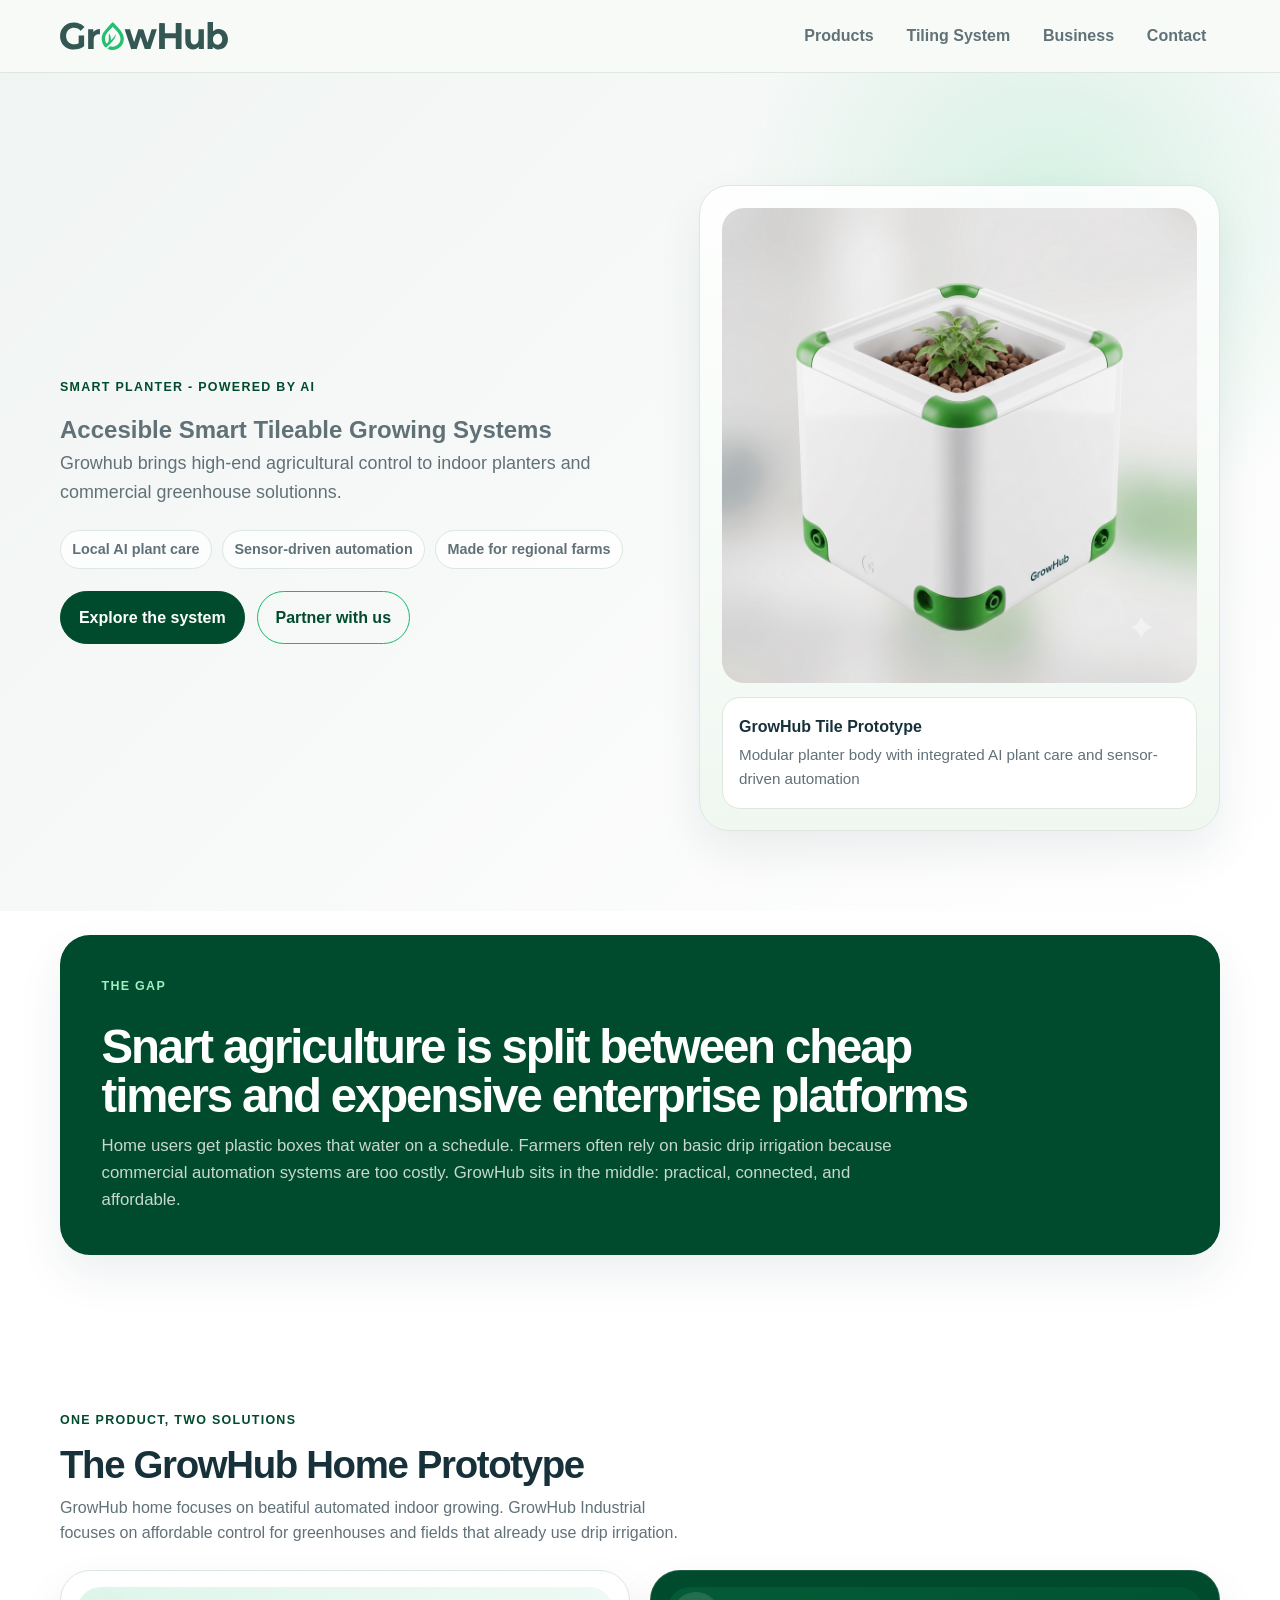
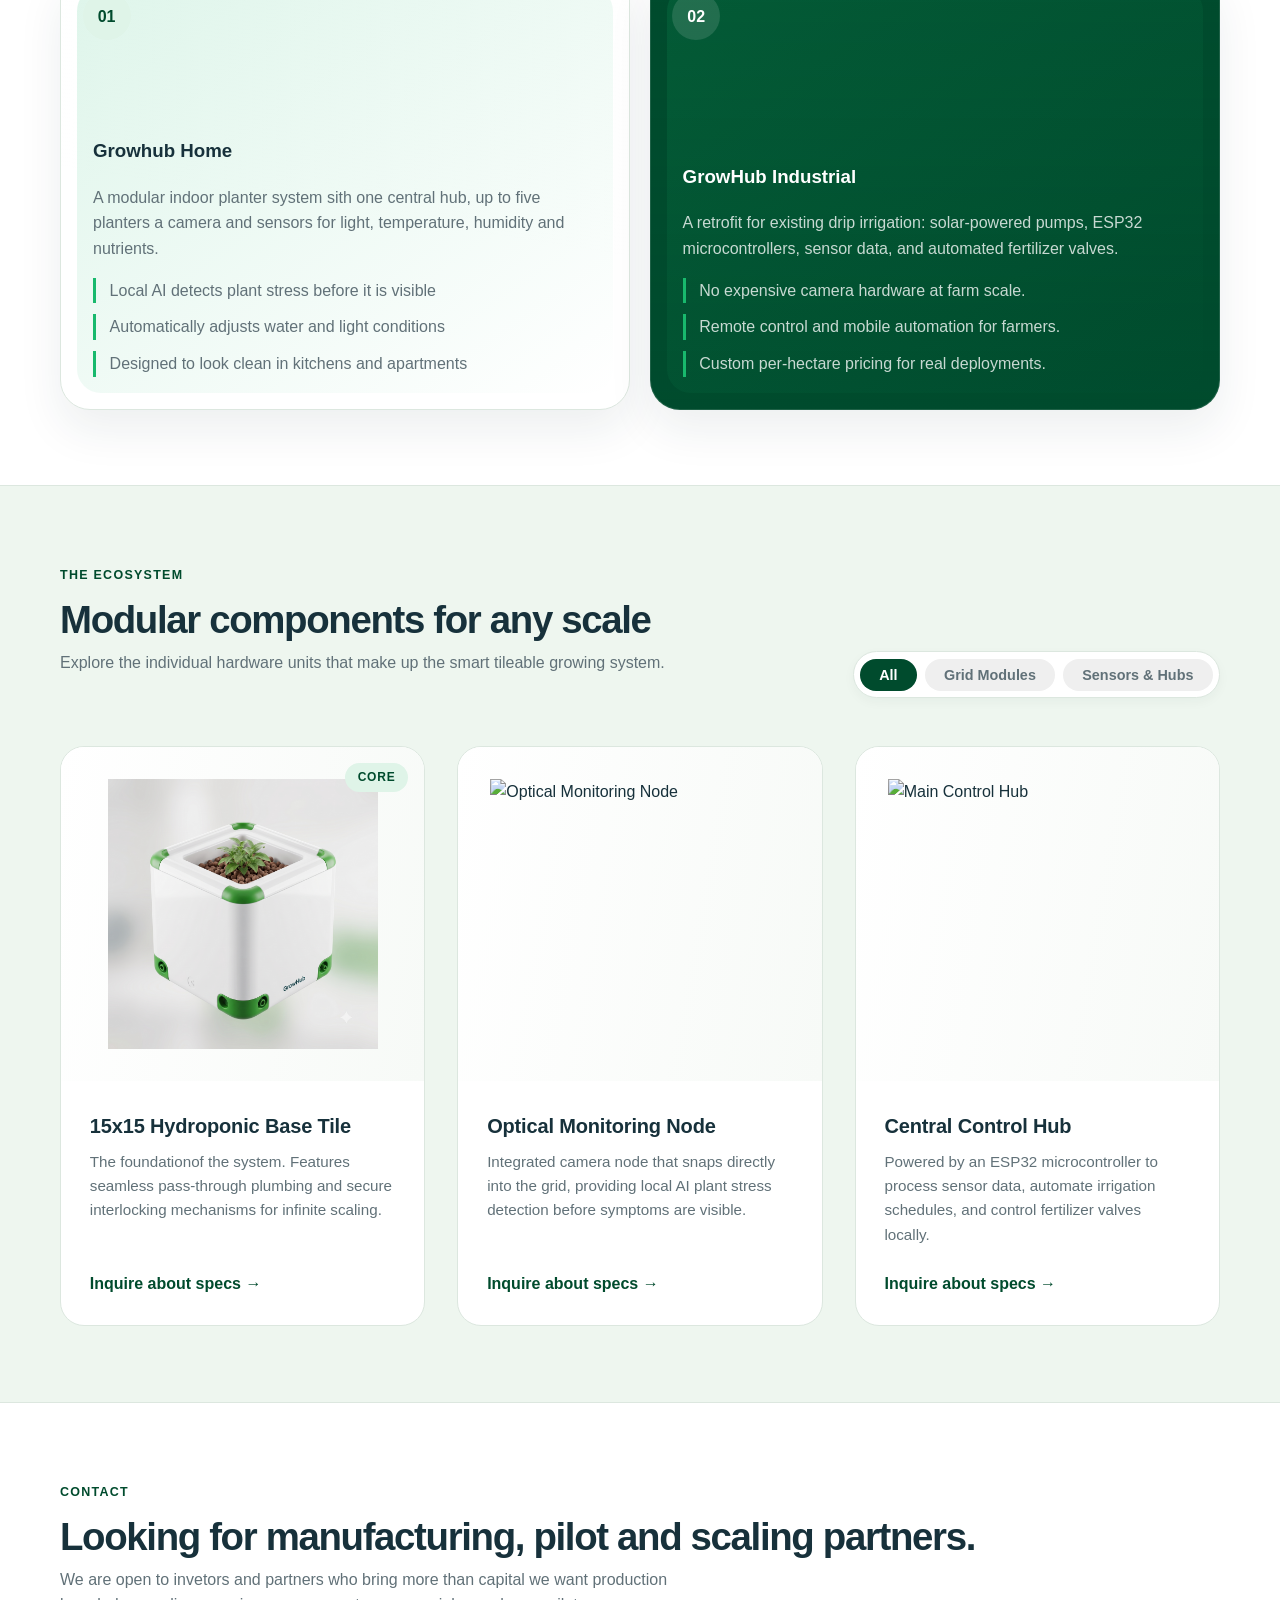
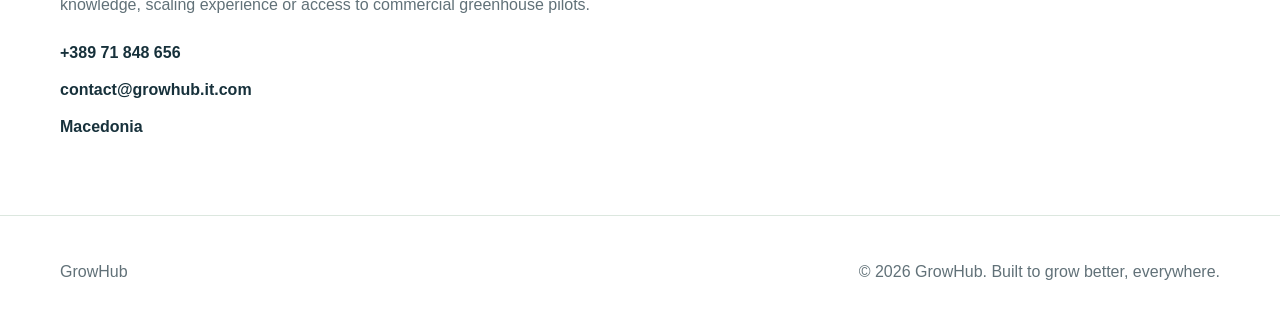
==== commit cca60d28: "removed an unnesecary section" ====
--- a/Firmware/website/index.html
+++ b/Firmware/website/index.html
@@ -161,37 +161,6 @@
                 </div>
             </section>
 
-            <section class="section quiet-section" id="business">
-                <div class="container business-grid">
-                    <div>
-                        <span class="kicker">Business model</span>
-                        <h2 class="section-title">Hardware margins and pilot validation keep the path focused</h2>
-                        <p class="section-lead">
-                            Components are sourced directly from Shenzen supplioers instead of local retail middlemen. That keeps production costs low
-                            while the first commercial pilots create measurable proof.
-                        </p>
-                    </div>
-                    <div class="metric-grid">
-                        <article class="metric-card">
-                            <strong>60%+</strong>
-                            <span>Target gross margins</span>
-                        </article>
-                        <article class="metric-card">
-                            <strong>100-300eur</strong>
-                            <span>GrowHub Home retail range</span>
-                        </article>
-                        <article class="metric-card">
-                            <strong>25k eur</strong>
-                            <span>projected break-even sales</span>
-                        </article>
-                        <article class="metric-card">
-                            <strong>15k eur</strong>
-                            <span>Investment ask for first batch and pilots</span>
-                        </article>
-                    </div>
-                </div>
-            </section>
-
             <section class="section" id="contact">
                 <div class="container">
                     <div>
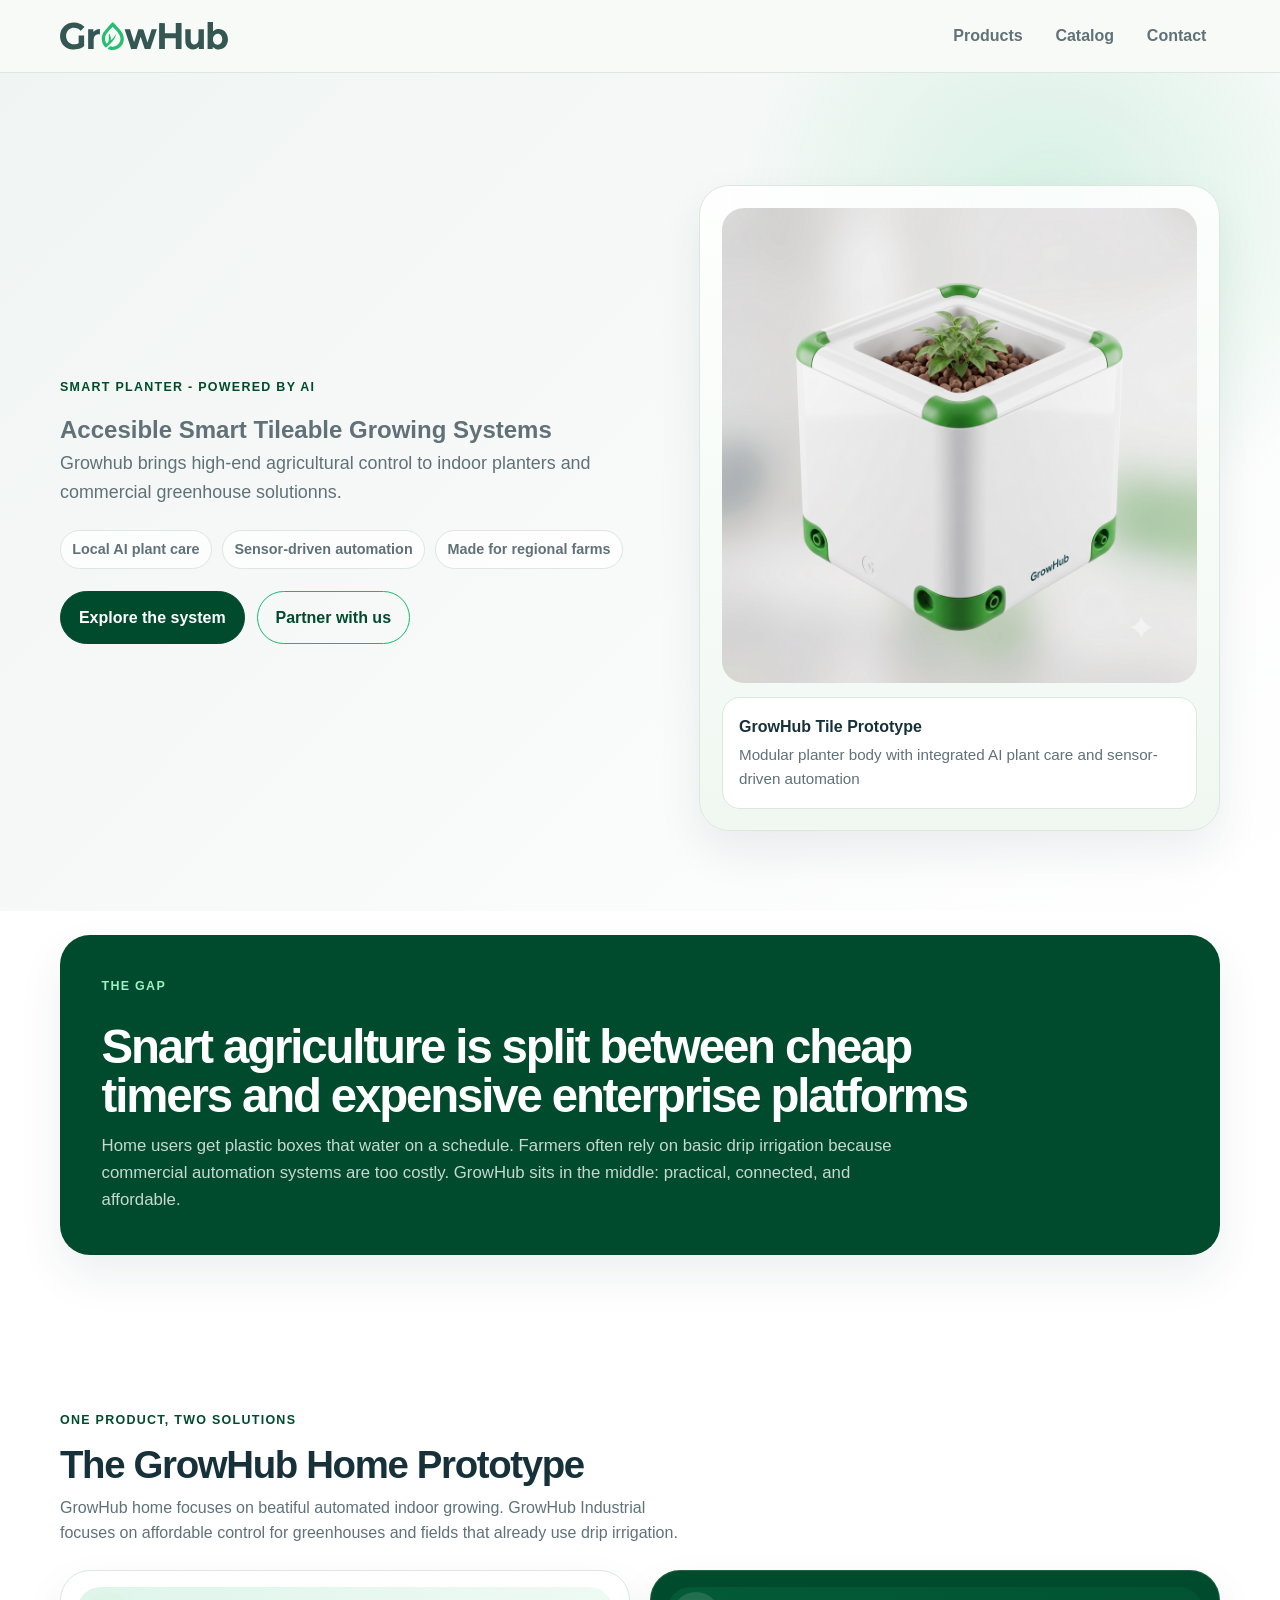
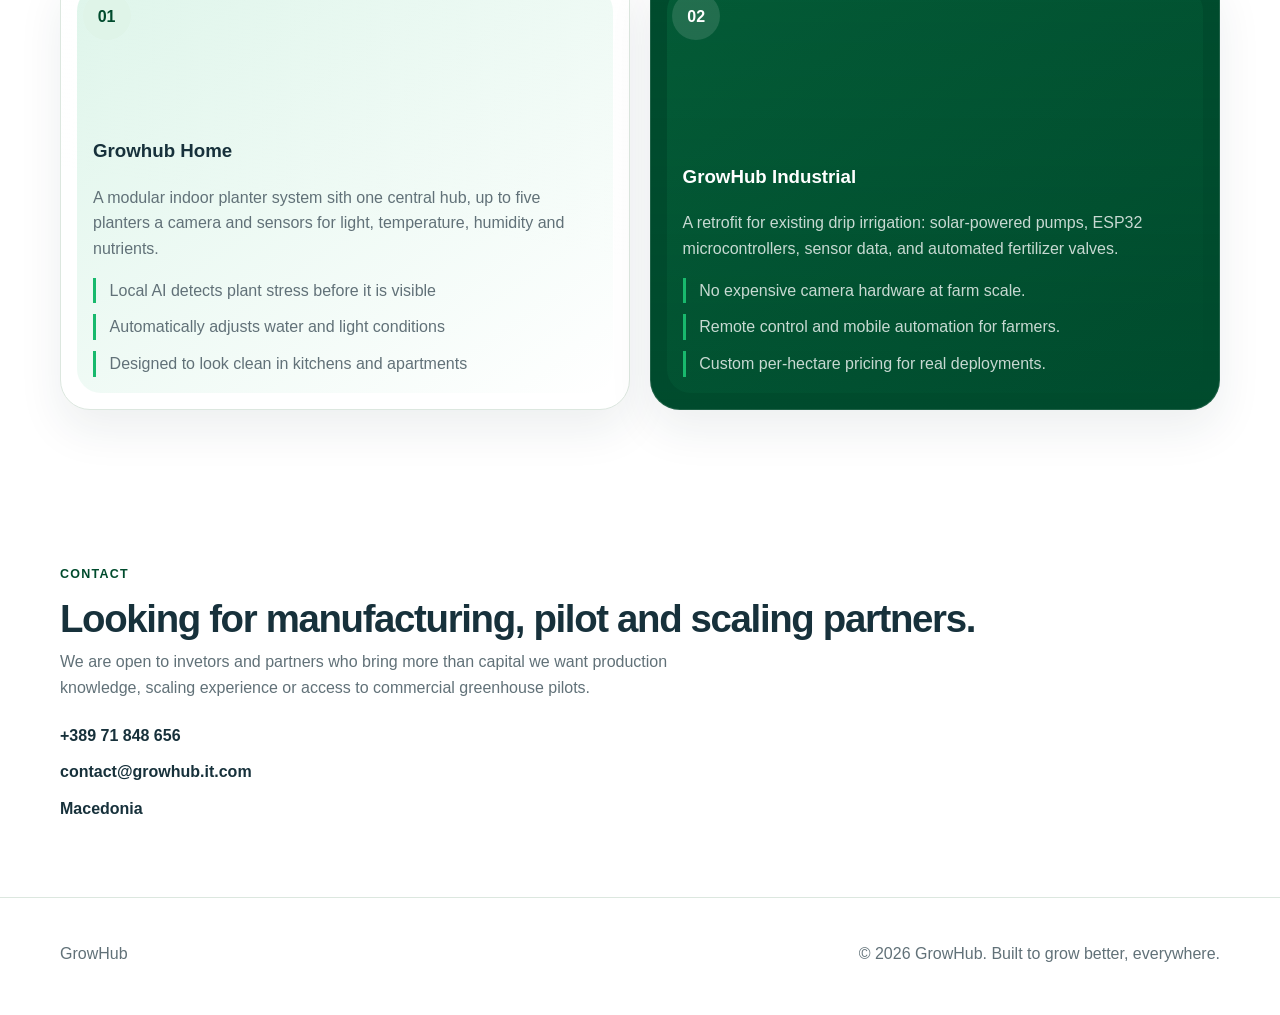
==== commit 78f056a0: "moved the shop/showcase to another page for cleanliness" ====
--- a/Firmware/website/index.html
+++ b/Firmware/website/index.html
@@ -21,8 +21,7 @@
                 <button class="nav-toggle" dagta-nav-toggle aria-expanded="false" aria-label="Toggle menu">Menu</button>
                 <nav class="nav-menu" data-nav-menu aria-label="Primary">
                     <a class="nav-link" href="#products">Products</a>
-                    <a class="nav-link" href="#tiling-system">Tiling System</a>
-                    <a class="nav-link" href="#business">Business</a>
+                    <a href="shop.html" class="nav-link">Catalog</a>
                     <a class="nav-link navcta" href="#contact">Contact</a>
                 </nav>
             </div>
@@ -107,60 +106,6 @@
                 </div>
             </section>
 
-            <section class="section bg-soft" id="showcase">
-                <div class="container">
-                    <div class="showcase-header">
-                        <div>
-                            <span class="kicker">The Ecosystem</span>
-                            <h2 class="section-title">Modular components for any scale</h2>
-                            <p class="section-lead">Explore the individual hardware units that make up the smart tileable growing system.</p>
-                        </div>
-
-                        <div class="showcase-filters" id="showcase-filters">
-                            <button class="filter-btn active" data-filter="all">All</button>
-                            <button class="filter-btn" data-filter="modules">Grid Modules</button>
-                            <button class="filter-btn" data-filter="tech">Sensors & Hubs</button>
-                        </div>
-                    </div>
-
-                    <div class="showcase-grid" id="showcase-grid">
-                        <article class="showcase-card" data-category="modules">
-                            <div class="card-img-wrap">
-                                <img src="assets/img/growhub_tile_render_v1.png" alt="15x15 Tile">
-                                <span class="card-badge">Core</span>
-                            </div>
-                            <div class="card-info">
-                                <h3>15x15 Hydroponic Base Tile</h3>
-                                <p>The foundationof the system. Features seamless pass-through plumbing and secure interlocking mechanisms for infinite scaling.</p>
-                                <a href="#contact" class="text-link">Inquire about specs &rarr;</a>
-                            </div>
-                        </article>
-
-                        <article class="showcase-card" data-category="tech">
-                            <div class="card-img-wrap">
-                                <img src="assets/img" alt="Optical Monitoring Node">
-                            </div>
-                            <div class="card-info">
-                                <h3>Optical Monitoring Node</h3>
-                                <p>Integrated camera node that snaps directly into the grid, providing local AI plant stress detection before symptoms are visible.</p>
-                                <a href="#contact" class="text-link">Inquire about specs &rarr;</a>
-                            </div>
-                        </article>
-
-                        <article class="showcase-card" data-category="tech">
-                            <div class="card-img-wrap">
-                                <img src="assets/img/" alt="Main Control Hub">
-                            </div>
-                            <div class="card-info">
-                                <h3>Central Control Hub</h3>
-                                <p>Powered by an ESP32 microcontroller to process sensor data, automate irrigation schedules, and control fertilizer valves locally.</p>
-                                <a href="#contact" class="text-link">Inquire about specs &rarr;</a>
-                            </div>
-                        </article>
-                    </div>
-                </div>
-            </section>
-
             <section class="section" id="contact">
                 <div class="container">
                     <div>
